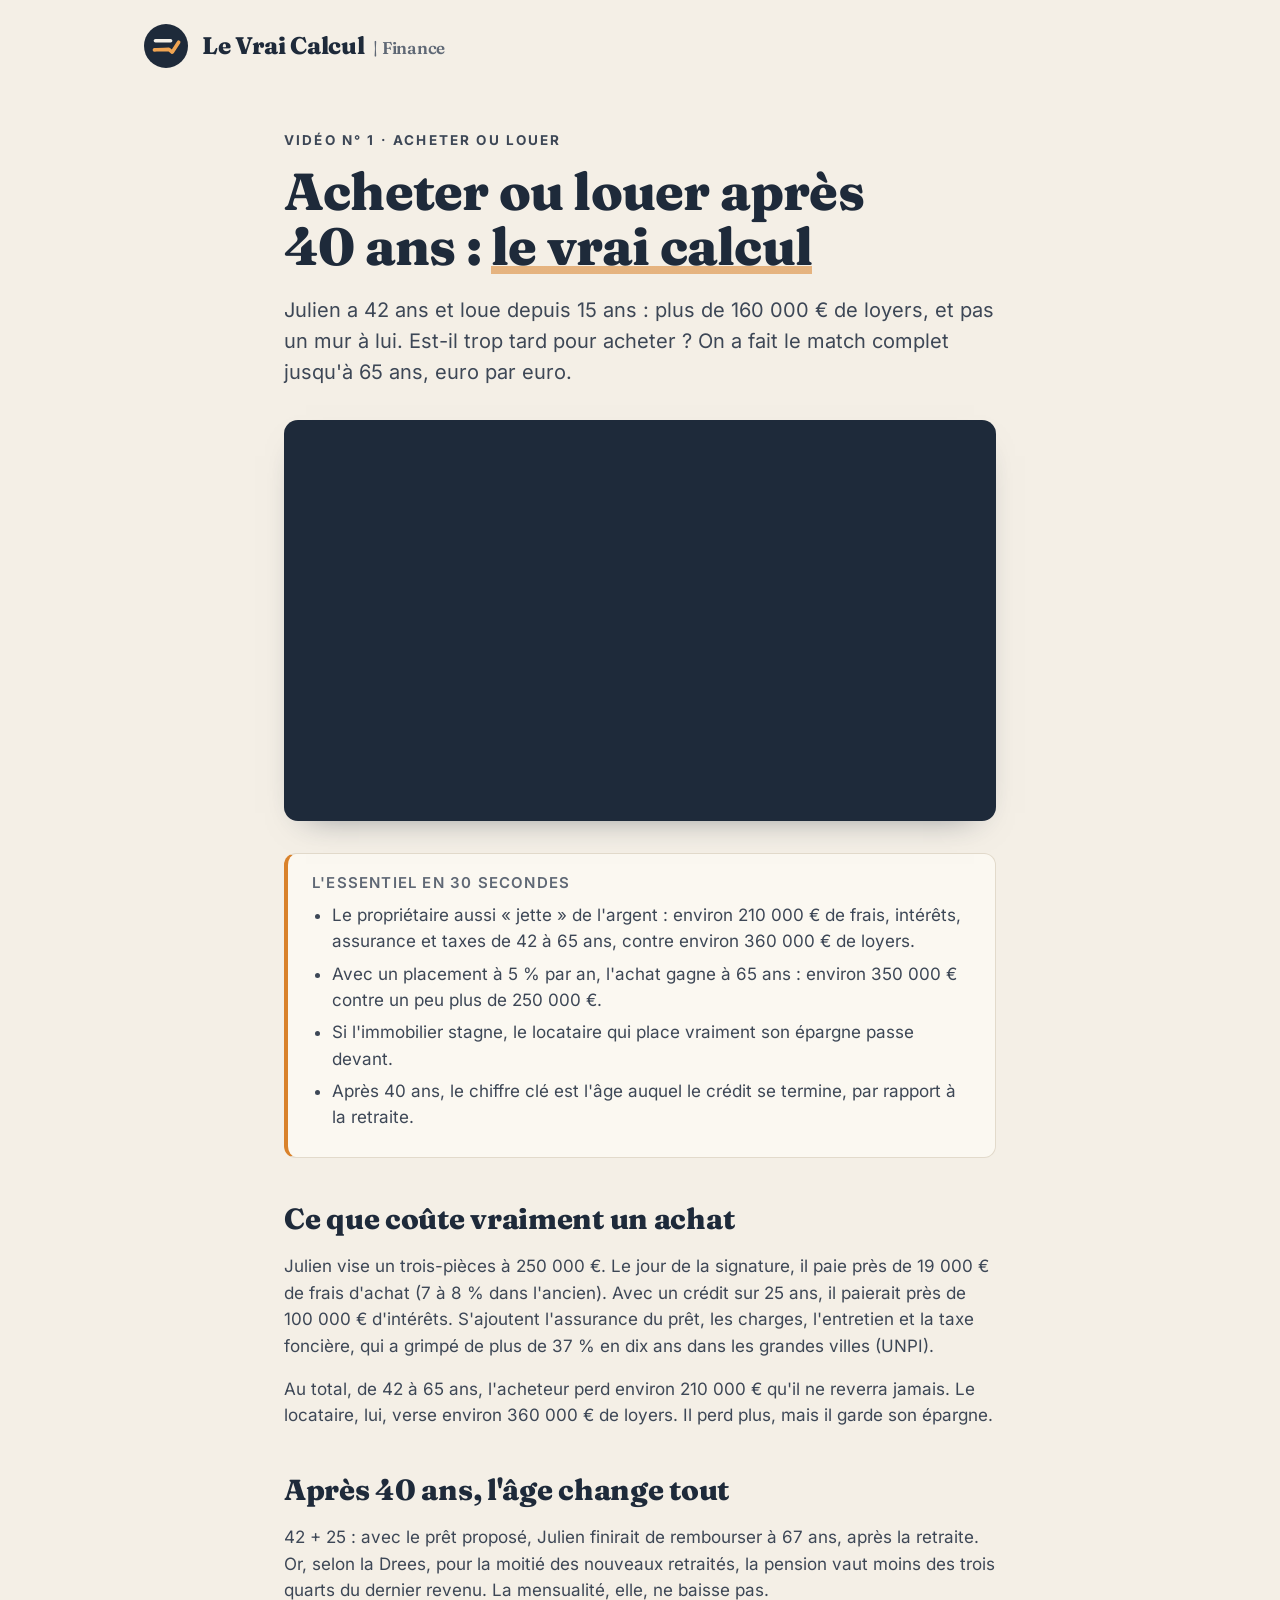
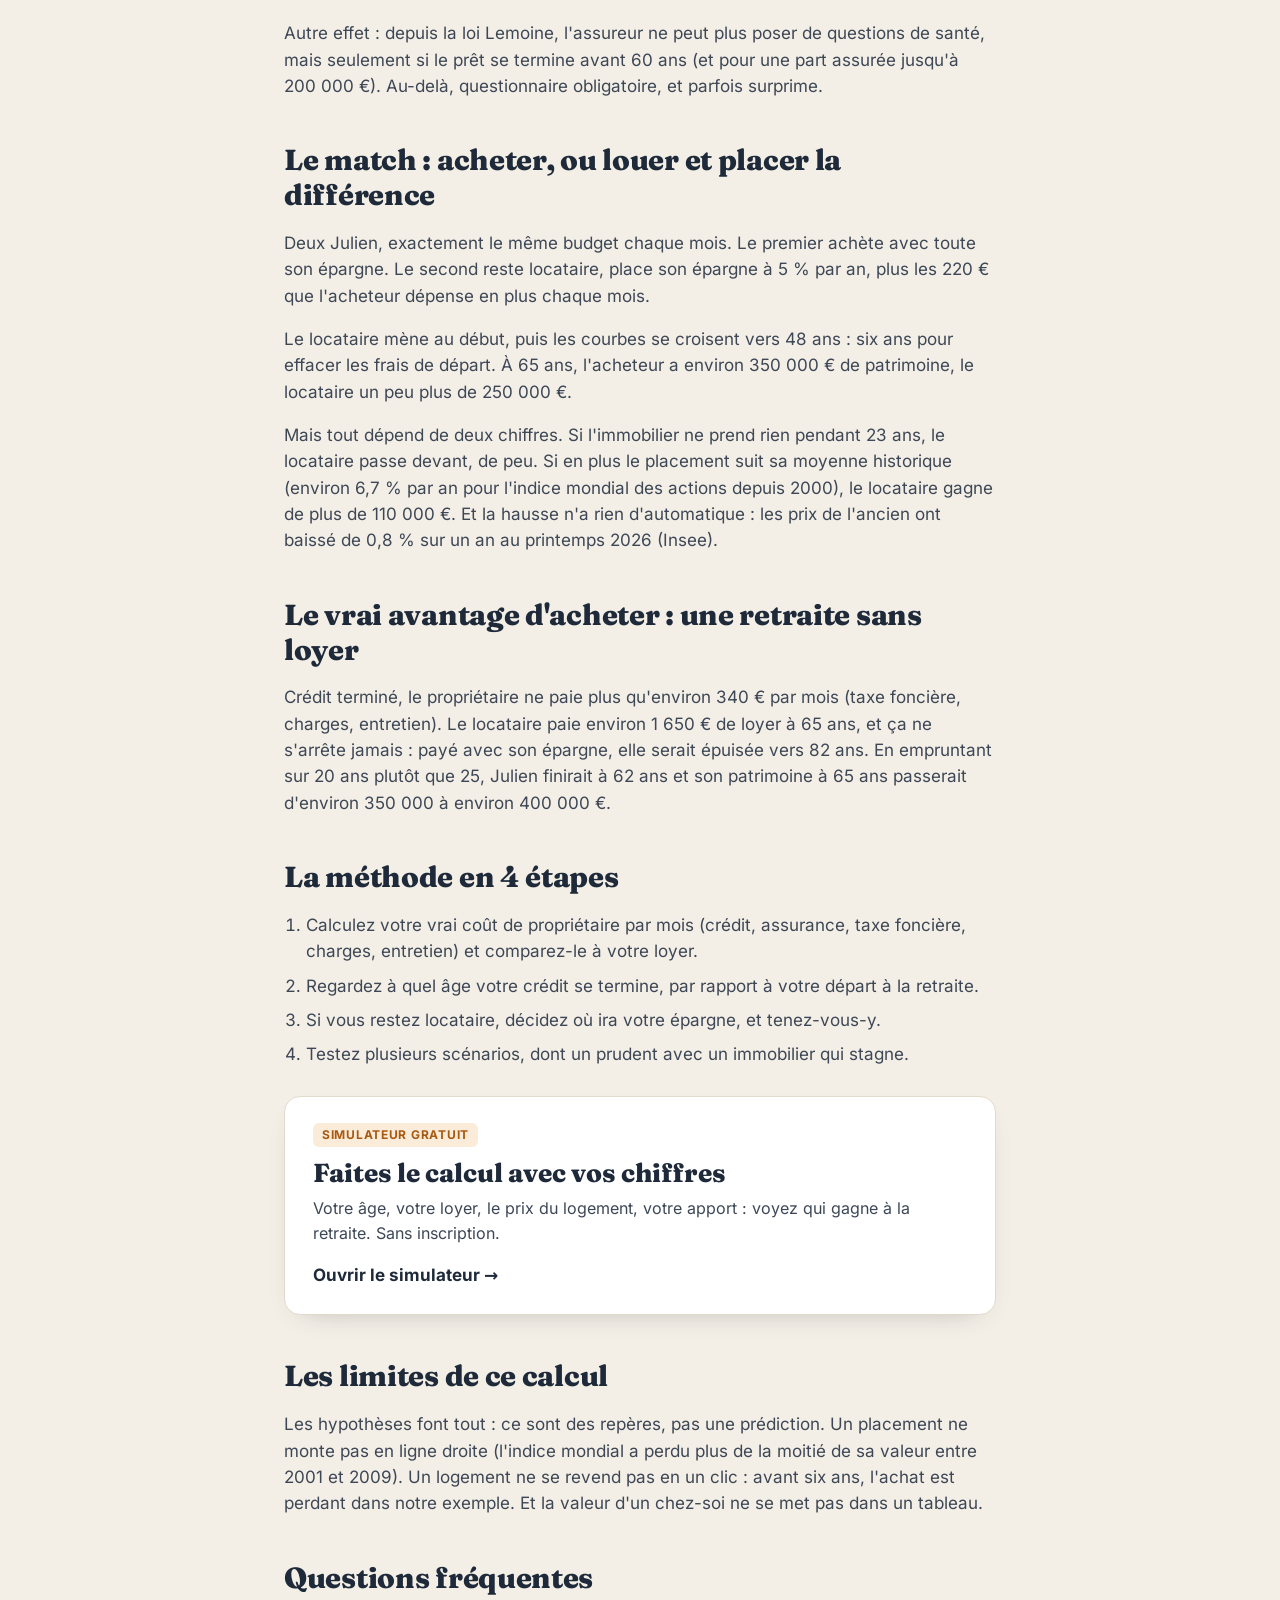
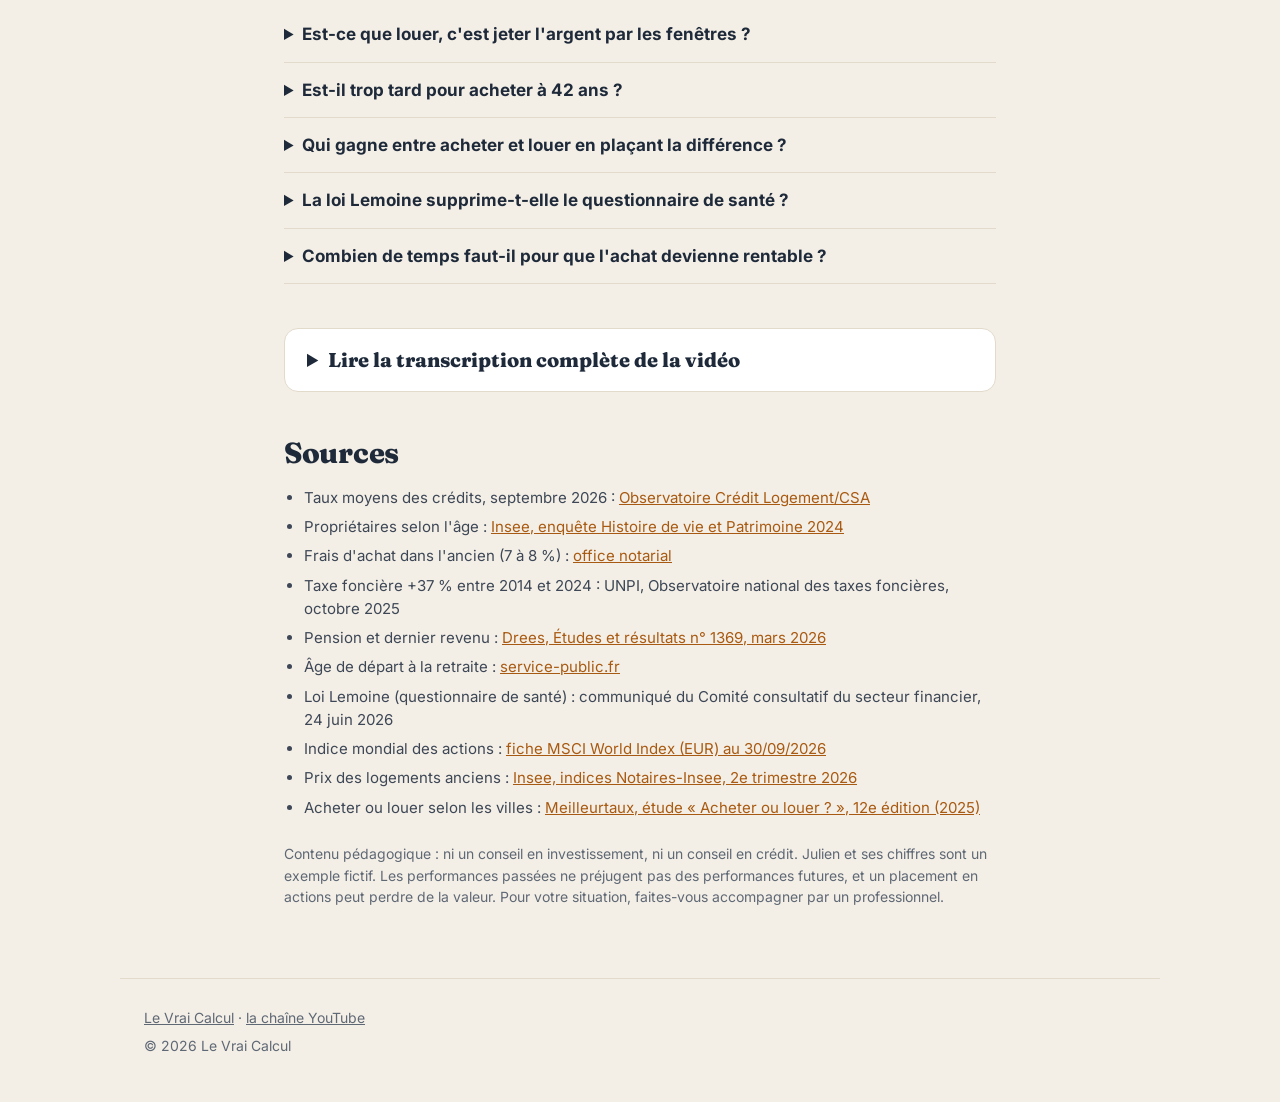
==== acheter-ou-louer-apres-40-ans/index.html @ 7dfc1ae9 "Ajoute l'article « Acheter ou louer après 40 ans » avec transcription, FAQ, sitemap et robots.txt Co" ====
<!doctype html>
<html lang="fr">
<head>
<meta charset="utf-8">
<meta name="viewport" content="width=device-width, initial-scale=1, viewport-fit=cover">
<title>Acheter ou louer après 40 ans : le vrai calcul | Le Vrai Calcul</title>
<meta name="description" content="À 42 ans, vaut-il mieux acheter ou rester locataire en plaçant son épargne ? Le calcul complet jusqu'à la retraite, chiffres sourcés : frais, intérêts, âge de fin du crédit, loi Lemoine. Vidéo, transcription et simulateur gratuit.">
<link rel="canonical" href="https://levraicalcul.fr/acheter-ou-louer-apres-40-ans/">
<meta property="og:title" content="Acheter ou louer après 40 ans : le vrai calcul">
<meta property="og:description" content="Le match complet entre acheter et louer en plaçant la différence, jusqu'à 65 ans. Chiffres sourcés et simulateur gratuit.">
<meta property="og:type" content="article">
<meta property="og:url" content="https://levraicalcul.fr/acheter-ou-louer-apres-40-ans/">
<meta property="og:image" content="https://levraicalcul.fr/identite/miniature-video-1-A.jpg">
<meta name="theme-color" content="#1E2A3A">
<link rel="icon" href="../favicon.svg" type="image/svg+xml">
<link rel="preload" href="../fonts/fraunces-latin-800-normal.woff2" as="font" type="font/woff2" crossorigin>
<link rel="preload" href="../fonts/inter-latin-400-normal.woff2" as="font" type="font/woff2" crossorigin>
<link rel="stylesheet" href="../accueil.css">
<link rel="stylesheet" href="article.css">
<script type="application/ld+json">[{"@context": "https://schema.org", "@type": "VideoObject", "name": "Acheter ou louer après 40 ans : le vrai calcul", "description": "Julien, 42 ans, locataire depuis 15 ans : acheter ou rester locataire en plaçant la différence ? Le calcul complet jusqu'à 65 ans, avec frais de notaire, intérêts, assurance, taxe foncière et l'effet de l'âge sur le crédit.", "thumbnailUrl": ["https://levraicalcul.fr/identite/miniature-video-1-A.jpg", "https://i.ytimg.com/vi/uKx-AU8YRYo/maxresdefault.jpg"], "uploadDate": "2026-10-31T11:00:00+01:00", "duration": "PT10M4S", "embedUrl": "https://www.youtube.com/embed/uKx-AU8YRYo", "contentUrl": "https://www.youtube.com/watch?v=uKx-AU8YRYo", "inLanguage": "fr", "publisher": {"@type": "Organization", "name": "Le Vrai Calcul", "url": "https://levraicalcul.fr/", "logo": {"@type": "ImageObject", "url": "https://levraicalcul.fr/identite/le-vrai-calcul-logo-800.png"}}}, {"@context": "https://schema.org", "@type": "FAQPage", "mainEntity": [{"@type": "Question", "name": "Est-ce que louer, c'est jeter l'argent par les fenêtres ?", "acceptedAnswer": {"@type": "Answer", "text": "Pas forcément. Le propriétaire perd aussi de l'argent qu'il ne reverra jamais : frais de notaire, intérêts, assurance, taxe foncière, charges. Dans l'exemple de Julien, de 42 à 65 ans, cela représente environ 210 000 € contre environ 360 000 € de loyers. Le locataire perd plus, mais il garde son épargne, à condition de la placer et de ne pas y toucher."}}, {"@type": "Question", "name": "Est-il trop tard pour acheter à 42 ans ?", "acceptedAnswer": {"@type": "Answer", "text": "Non, mais l'âge change le calcul. Avec un crédit sur 25 ans, Julien finirait de rembourser à 67 ans, après la retraite, alors que ses revenus baisseront. Sur 20 ans, il finirait à 62 ans et arriverait à la retraite sans loyer ni mensualité. Après 40 ans, la vraie question est : à quel âge mon crédit se termine-t-il ?"}}, {"@type": "Question", "name": "Qui gagne entre acheter et louer en plaçant la différence ?", "acceptedAnswer": {"@type": "Answer", "text": "Dans le scénario de base (placement à 5 % par an), l'acheteur a environ 350 000 € de patrimoine à 65 ans, contre un peu plus de 250 000 € pour le locataire : plus de 90 000 € d'avance pour l'achat. Mais si l'immobilier stagne, le locataire passe devant, et avec un placement à sa moyenne historique (environ 6,7 % par an), il gagne de plus de 110 000 €."}}, {"@type": "Question", "name": "La loi Lemoine supprime-t-elle le questionnaire de santé ?", "acceptedAnswer": {"@type": "Answer", "text": "Seulement sous conditions : la part assurée doit rester sous 200 000 € par personne et le prêt doit être remboursé avant 60 ans. Un crédit qui se termine à 67 ans impose donc le questionnaire, avec un risque de surprime."}}, {"@type": "Question", "name": "Combien de temps faut-il pour que l'achat devienne rentable ?", "acceptedAnswer": {"@type": "Answer", "text": "Dans l'exemple de Julien, environ six ans, le temps d'effacer les frais de départ. Selon l'étude Meilleurtaux 2025, il faut en moyenne un peu plus de 12 ans en France, moins de deux ans à Mulhouse et plus de 21 ans à Paris."}}]}]</script>
</head>
<body>
<header class="entete largeur">
  <a class="marque" href="../">
    <img class="logo" src="../favicon.svg" alt="" width="44" height="44">
    <span class="nom">Le Vrai Calcul <span class="finance">| Finance</span></span>
  </a>
</header>

<main class="largeur article">
  <p class="themes">Vidéo n°&nbsp;1 · Acheter ou louer</p>
  <h1>Acheter ou louer après 40&nbsp;ans&nbsp;: <span class="souligne">le vrai calcul</span></h1>
  <p class="chapo">Julien a 42&nbsp;ans et loue depuis 15&nbsp;ans&nbsp;: plus de 160&nbsp;000&nbsp;€ de loyers, et pas un mur à lui. Est-il trop tard pour acheter&nbsp;? On a fait le match complet jusqu'à 65&nbsp;ans, euro par euro.</p>

  <div class="video">
    <iframe src="https://www.youtube-nocookie.com/embed/uKx-AU8YRYo" title="Acheter ou louer après 40 ans : le vrai calcul" loading="lazy" allow="accelerometer; encrypted-media; gyroscope; picture-in-picture" allowfullscreen></iframe>
  </div>

  <aside class="essentiel">
    <h2>L'essentiel en 30 secondes</h2>
    <ul>
      <li>Le propriétaire aussi «&nbsp;jette&nbsp;» de l'argent&nbsp;: environ 210&nbsp;000&nbsp;€ de frais, intérêts, assurance et taxes de 42 à 65&nbsp;ans, contre environ 360&nbsp;000&nbsp;€ de loyers.</li>
      <li>Avec un placement à 5&nbsp;% par an, l'achat gagne à 65&nbsp;ans&nbsp;: environ 350&nbsp;000&nbsp;€ contre un peu plus de 250&nbsp;000&nbsp;€.</li>
      <li>Si l'immobilier stagne, le locataire qui place vraiment son épargne passe devant.</li>
      <li>Après 40&nbsp;ans, le chiffre clé est l'âge auquel le crédit se termine, par rapport à la retraite.</li>
    </ul>
  </aside>

  <h2 class="h">Ce que coûte vraiment un achat</h2>
  <p>Julien vise un trois-pièces à 250&nbsp;000&nbsp;€. Le jour de la signature, il paie près de 19&nbsp;000&nbsp;€ de frais d'achat (7 à 8&nbsp;% dans l'ancien). Avec un crédit sur 25&nbsp;ans, il paierait près de 100&nbsp;000&nbsp;€ d'intérêts. S'ajoutent l'assurance du prêt, les charges, l'entretien et la taxe foncière, qui a grimpé de plus de 37&nbsp;% en dix ans dans les grandes villes (UNPI).</p>
  <p>Au total, de 42 à 65&nbsp;ans, l'acheteur perd environ 210&nbsp;000&nbsp;€ qu'il ne reverra jamais. Le locataire, lui, verse environ 360&nbsp;000&nbsp;€ de loyers. Il perd plus, mais il garde son épargne.</p>

  <h2 class="h">Après 40 ans, l'âge change tout</h2>
  <p>42 + 25&nbsp;: avec le prêt proposé, Julien finirait de rembourser à 67&nbsp;ans, après la retraite. Or, selon la Drees, pour la moitié des nouveaux retraités, la pension vaut moins des trois quarts du dernier revenu. La mensualité, elle, ne baisse pas.</p>
  <p>Autre effet&nbsp;: depuis la loi Lemoine, l'assureur ne peut plus poser de questions de santé, mais seulement si le prêt se termine avant 60&nbsp;ans (et pour une part assurée jusqu'à 200&nbsp;000&nbsp;€). Au-delà, questionnaire obligatoire, et parfois surprime.</p>

  <h2 class="h">Le match&nbsp;: acheter, ou louer et placer la différence</h2>
  <p>Deux Julien, exactement le même budget chaque mois. Le premier achète avec toute son épargne. Le second reste locataire, place son épargne à 5&nbsp;% par an, plus les 220&nbsp;€ que l'acheteur dépense en plus chaque mois.</p>
  <p>Le locataire mène au début, puis les courbes se croisent vers 48&nbsp;ans&nbsp;: six ans pour effacer les frais de départ. À 65&nbsp;ans, l'acheteur a environ 350&nbsp;000&nbsp;€ de patrimoine, le locataire un peu plus de 250&nbsp;000&nbsp;€.</p>
  <p>Mais tout dépend de deux chiffres. Si l'immobilier ne prend rien pendant 23&nbsp;ans, le locataire passe devant, de peu. Si en plus le placement suit sa moyenne historique (environ 6,7&nbsp;% par an pour l'indice mondial des actions depuis 2000), le locataire gagne de plus de 110&nbsp;000&nbsp;€. Et la hausse n'a rien d'automatique&nbsp;: les prix de l'ancien ont baissé de 0,8&nbsp;% sur un an au printemps 2026 (Insee).</p>

  <h2 class="h">Le vrai avantage d'acheter&nbsp;: une retraite sans loyer</h2>
  <p>Crédit terminé, le propriétaire ne paie plus qu'environ 340&nbsp;€ par mois (taxe foncière, charges, entretien). Le locataire paie environ 1&nbsp;650&nbsp;€ de loyer à 65&nbsp;ans, et ça ne s'arrête jamais&nbsp;: payé avec son épargne, elle serait épuisée vers 82&nbsp;ans. En empruntant sur 20&nbsp;ans plutôt que 25, Julien finirait à 62&nbsp;ans et son patrimoine à 65&nbsp;ans passerait d'environ 350&nbsp;000 à environ 400&nbsp;000&nbsp;€.</p>

  <h2 class="h">La méthode en 4 étapes</h2>
  <ol class="etapes">
    <li>Calculez votre vrai coût de propriétaire par mois (crédit, assurance, taxe foncière, charges, entretien) et comparez-le à votre loyer.</li>
    <li>Regardez à quel âge votre crédit se termine, par rapport à votre départ à la retraite.</li>
    <li>Si vous restez locataire, décidez où ira votre épargne, et tenez-vous-y.</li>
    <li>Testez plusieurs scénarios, dont un prudent avec un immobilier qui stagne.</li>
  </ol>

  <a class="carte cta" href="../acheter-ou-louer/?utm_source=article&amp;utm_campaign=video1">
    <span class="etiquette">Simulateur gratuit</span>
    <span class="carte-titre">Faites le calcul avec vos chiffres</span>
    <span class="carte-texte">Votre âge, votre loyer, le prix du logement, votre apport&nbsp;: voyez qui gagne à la retraite. Sans inscription.</span>
    <span class="carte-action">Ouvrir le simulateur <span aria-hidden="true">→</span></span>
  </a>

  <h2 class="h">Les limites de ce calcul</h2>
  <p>Les hypothèses font tout&nbsp;: ce sont des repères, pas une prédiction. Un placement ne monte pas en ligne droite (l'indice mondial a perdu plus de la moitié de sa valeur entre 2001 et 2009). Un logement ne se revend pas en un clic&nbsp;: avant six ans, l'achat est perdant dans notre exemple. Et la valeur d'un chez-soi ne se met pas dans un tableau.</p>

  <h2 class="h">Questions fréquentes</h2>
  <details class="q"><summary>Est-ce que louer, c'est jeter l'argent par les fenêtres ?</summary><p>Pas forcément. Le propriétaire perd aussi de l'argent qu'il ne reverra jamais : frais de notaire, intérêts, assurance, taxe foncière, charges. Dans l'exemple de Julien, de 42 à 65 ans, cela représente environ 210 000 € contre environ 360 000 € de loyers. Le locataire perd plus, mais il garde son épargne, à condition de la placer et de ne pas y toucher.</p></details>
<details class="q"><summary>Est-il trop tard pour acheter à 42 ans ?</summary><p>Non, mais l'âge change le calcul. Avec un crédit sur 25 ans, Julien finirait de rembourser à 67 ans, après la retraite, alors que ses revenus baisseront. Sur 20 ans, il finirait à 62 ans et arriverait à la retraite sans loyer ni mensualité. Après 40 ans, la vraie question est : à quel âge mon crédit se termine-t-il ?</p></details>
<details class="q"><summary>Qui gagne entre acheter et louer en plaçant la différence ?</summary><p>Dans le scénario de base (placement à 5 % par an), l'acheteur a environ 350 000 € de patrimoine à 65 ans, contre un peu plus de 250 000 € pour le locataire : plus de 90 000 € d'avance pour l'achat. Mais si l'immobilier stagne, le locataire passe devant, et avec un placement à sa moyenne historique (environ 6,7 % par an), il gagne de plus de 110 000 €.</p></details>
<details class="q"><summary>La loi Lemoine supprime-t-elle le questionnaire de santé ?</summary><p>Seulement sous conditions : la part assurée doit rester sous 200 000 € par personne et le prêt doit être remboursé avant 60 ans. Un crédit qui se termine à 67 ans impose donc le questionnaire, avec un risque de surprime.</p></details>
<details class="q"><summary>Combien de temps faut-il pour que l'achat devienne rentable ?</summary><p>Dans l'exemple de Julien, environ six ans, le temps d'effacer les frais de départ. Selon l'étude Meilleurtaux 2025, il faut en moyenne un peu plus de 12 ans en France, moins de deux ans à Mulhouse et plus de 21 ans à Paris.</p></details>

  <details class="transcript">
    <summary>Lire la transcription complète de la vidéo</summary>
    <div class="transcript-texte">
<h3>Accroche</h3>
<p>Vous avez 42 ans. Vous êtes locataire. Et un soir, vous faites un calcul que vous auriez préféré ne jamais faire.</p>
<p>C&#x27;est ce qui arrive à Julien. Ça fait quinze ans qu&#x27;il loue. Alors il additionne tous ses loyers… et il tombe sur plus de 160 000 euros.</p>
<p>160 000 euros. Et pas un seul mur à lui.</p>
<p>Alors une question ne le lâche plus : à 42 ans, est-ce qu&#x27;il est encore temps d&#x27;acheter ? Ou est-ce qu&#x27;il s&#x27;y prend trop tard ?</p>
<p>Bienvenue sur Le Vrai Calcul. C&#x27;est notre toute première vidéo, et ici, les grandes décisions d&#x27;argent sont calculées pour de vrai.</p>
<h3>L&#x27;idée reçue et la promesse</h3>
<p>Alors, revenons à Julien. À chaque repas de famille, il entend la même phrase : « Louer, c&#x27;est jeter l&#x27;argent par les fenêtres. »</p>
<p>Pourtant, Julien est loin d&#x27;être un cas à part. Selon l&#x27;Insee, entre 40 et 50 ans, plus de 4 ménages sur 10 ne sont pas propriétaires de leur logement.</p>
<p>Alors on va faire ce que presque personne ne fait vraiment : le match complet. D&#x27;un côté, Julien qui achète. De l&#x27;autre, Julien qui reste locataire. On les suit jusqu&#x27;à 65 ans, euro par euro.</p>
<p>Et vous allez voir : la réponse n&#x27;a rien à voir avec la phrase toute faite. Avec, en chemin, un détail propre à la quarantaine, que les simulateurs de crédit ne montrent jamais.</p>
<h3>Avertissement</h3>
<p>Petite précision : cette vidéo explique un raisonnement, ce n&#x27;est pas un conseil personnalisé. Julien est un exemple fictif, et aucun rendement n&#x27;est garanti.</p>
<h3>Premier round : ce que coûte vraiment un achat</h3>
<p>Julien a trouvé un trois-pièces lumineux, à 250 000 euros. Il a de l&#x27;épargne, un bon salaire. Sur le papier, ça passe.</p>
<p>Mais le prix affiché, ce n&#x27;est que le début.</p>
<p>Premier coût, le jour de la signature : les frais d&#x27;achat, ce qu&#x27;on appelle les frais de notaire. Pour Julien, près de 19 000 euros. Payés une fois… et qui ne reviendront jamais.</p>
<p>Ensuite, le crédit. Le banquier propose 25 ans, pour la mensualité la plus douce. Mais sur 25 ans, Julien paierait près de 100 000 euros d&#x27;intérêts.</p>
<p>Et il faut ajouter l&#x27;assurance du prêt, les charges, l&#x27;entretien… et la taxe foncière. Celle-là, elle a grimpé de plus de 37 % en dix ans dans les grandes villes.</p>
<p>Et voilà le premier retournement. Le propriétaire aussi « jette » de l&#x27;argent par les fenêtres : les frais, les intérêts, l&#x27;assurance, la taxe, les charges. Tout ça, il ne le reverra jamais.</p>
<p>Jusqu&#x27;à ses 65 ans, pour Julien, ça représente environ 210 000 euros. Le locataire, lui, aura versé environ 360 000 euros de loyers.</p>
<p>Alors oui, le locataire perd plus. Mais beaucoup moins que ce que dit la phrase. Et surtout, il garde quelque chose que l&#x27;acheteur n&#x27;a plus : son épargne.</p>
<p>Avant de lancer le match, il reste un détail. Et c&#x27;est là que l&#x27;âge de Julien change tout.</p>
<h3>Sauf que : l&#x27;âge change tout</h3>
<p>42 plus 25… Avec le prêt proposé, Julien finirait de rembourser à 67 ans. Après la retraite.</p>
<p>Or à la retraite, les revenus baissent. Selon la Drees, le service statistique des ministères sociaux, pour la moitié des nouveaux retraités qui travaillaient encore, la pension vaut moins des trois quarts de leur dernier revenu.</p>
<p>Sa mensualité, elle, ne baisse pas d&#x27;un centime. Ce qui était confortable avec un salaire peut devenir lourd avec une pension.</p>
<p>Et il y a un deuxième effet, plus discret : l&#x27;assurance du prêt. Depuis la loi Lemoine, l&#x27;assureur n&#x27;a parfois plus le droit de vous poser de questions sur votre santé. Mais seulement si le prêt est remboursé avant vos 60 ans.</p>
<p>Avec un prêt qui se termine à 67 ans, Julien devra remplir le questionnaire. Et à 42 ans, un peu de tension ou un dos fragile, ça peut se payer en surprime.</p>
<p>Retenez juste ceci : après 40 ans, ce n&#x27;est pas seulement le prix qui compte. C&#x27;est l&#x27;âge que vous aurez à la fin du crédit.</p>
<h3>Deuxième round : le grand match</h3>
<p>Place au match. Deux Julien. Exactement le même budget chaque mois.</p>
<p>Le premier achète. Il met toute son épargne dans l&#x27;opération, puis il paie son crédit, ses charges et ses taxes.</p>
<p>Le second reste locataire. Il place toute son épargne. Et comme l&#x27;acheteur dépense environ 220 euros de plus que lui chaque mois, le locataire place aussi cette différence.</p>
<p>Les hypothèses sont à l&#x27;écran. Retenez juste celle du placement : 5 % par an. C&#x27;est volontairement moins que ce qu&#x27;a rapporté l&#x27;indice mondial des actions depuis l&#x27;an 2000 : près de 6,7 % par an en moyenne.</p>
<p>Top départ.</p>
<p>Au début, c&#x27;est le locataire qui mène. Normal : son épargne est intacte, alors que l&#x27;acheteur a laissé ses frais de notaire sur la ligne de départ.</p>
<p>Mais mois après mois, l&#x27;acheteur rembourse son crédit, et chaque remboursement lui rend un petit morceau de son logement.</p>
<p>Vers 48 ans, les courbes se croisent. Il aura fallu six ans à l&#x27;acheteur, juste pour effacer ses frais de départ.</p>
<p>Et à 65 ans ? Dans ce scénario, l&#x27;acheteur a un patrimoine d&#x27;environ 350 000 euros. Le locataire, un peu plus de 250 000.</p>
<p>Plus de 90 000 euros d&#x27;avance pour l&#x27;achat. Affaire classée ?</p>
<p>Pas du tout. Parce que tout dépend de deux choses : est-ce que l&#x27;immobilier va monter, et combien va rapporter le placement.</p>
<p>Si l&#x27;immobilier ne prend rien pendant 23 ans, le locataire passe déjà devant, de peu. Et si, en plus, le placement fait comme sa moyenne historique, le locataire gagne largement : plus de 110 000 euros d&#x27;avance.</p>
<p>Un immobilier qui stagne, ça arrive vraiment ? Regardez : selon l&#x27;Insee, les prix des logements anciens ont baissé de 0,8 % sur un an, au printemps 2026.</p>
<p>Ça ne dit rien des vingt prochaines années. Mais ça rappelle une chose : la hausse n&#x27;a rien d&#x27;automatique.</p>
<p>Et puis il y a la ville. Selon l&#x27;étude annuelle d&#x27;un grand courtier, il faut en moyenne un peu plus de 12 ans pour que l&#x27;achat devienne plus avantageux que la location. À Mulhouse, moins de deux ans. À Paris, plus de 21 ans.</p>
<p>Conclusion de ce round : louer, ce n&#x27;est pas jeter l&#x27;argent par les fenêtres… à une condition. Le locataire doit vraiment placer son épargne, et ne pas y toucher pendant 23 ans. S&#x27;il la dépense, l&#x27;achat gagne haut la main.</p>
<p>Mais il reste une chose que ce graphique ne montre pas. Et c&#x27;est peut-être la plus importante.</p>
<h3>La révélation : le loyer qui ne s&#x27;arrête jamais</h3>
<p>Arrivé à la retraite, le Julien propriétaire n&#x27;a plus de loyer. Une fois son crédit terminé, il ne paie que la taxe foncière, les charges et l&#x27;entretien : environ 340 euros par mois.</p>
<p>Le Julien locataire, lui, paie toujours son loyer. Avec 2 % de hausse par an, environ 1 650 euros par mois à 65 ans. Et ça ne s&#x27;arrête jamais.</p>
<p>S&#x27;il paie ce loyer avec son épargne, elle serait épuisée vers 82 ans. Rien que pour se loger.</p>
<p>Voilà le vrai avantage d&#x27;acheter après 40 ans : arriver à la retraite sans loyer. À une condition… que le crédit soit vraiment terminé avant.</p>
<p>Et justement, Julien a un atout. À 42 ans, on a souvent plus d&#x27;apport et un meilleur salaire qu&#x27;à 30. On peut donc viser plus court. Sur 20 ans, ses remboursements resteraient sous la limite des banques, et il finirait à 62 ans, avant la retraite. À 65 ans, son patrimoine passerait alors d&#x27;environ 350 000 à environ 400 000 euros.</p>
<h3>La section honnêteté</h3>
<p>Maintenant, soyons honnêtes sur les limites de ce calcul.</p>
<p>Un : les hypothèses font tout. Changez-en une, et le gagnant peut changer. Ce sont des repères, pas une prédiction.</p>
<p>Deux : un placement ne monte pas en ligne droite. L&#x27;indice mondial dont on parlait a déjà perdu plus de la moitié de sa valeur, entre 2001 et 2009. Il faut avoir les nerfs de tenir.</p>
<p>Trois : un logement ne se revend pas en un clic. Dans notre exemple, avant six ans, l&#x27;achat est perdant. Une mutation, une séparation, et le calcul s&#x27;effondre.</p>
<p>Quatre : la valeur d&#x27;un chez-soi. Ne plus dépendre d&#x27;un propriétaire, aménager comme on veut, se sentir enfin installé. Ça ne se met pas dans un tableau. Et c&#x27;est souvent la vraie raison d&#x27;acheter.</p>
<h3>Le récapitulatif, la méthode et le simulateur</h3>
<p>Si on résume : après 40 ans, la vraie question n&#x27;est pas seulement « acheter ou louer ? ». C&#x27;est : « à quel âge mon crédit se termine-t-il ? ».</p>
<p>Voici la méthode en quatre étapes pour faire votre propre calcul.</p>
<p>Un : calculez votre vrai coût de propriétaire chaque mois, avec le crédit, l&#x27;assurance, la taxe foncière, les charges et l&#x27;entretien. Et comparez-le à votre loyer.</p>
<p>Deux : regardez à quel âge votre crédit se termine, par rapport à votre départ à la retraite.</p>
<p>Trois : si vous restez locataire, décidez où ira votre épargne. Et tenez-vous-y.</p>
<p>Quatre : testez plusieurs scénarios, dont un prudent, avec un immobilier qui stagne. Si l&#x27;achat gagne même là, c&#x27;est bon signe.</p>
<p>Et pour faire ces quatre étapes avec vos propres chiffres, on vous a préparé un simulateur gratuit.</p>
<p>Au départ, ce sont les chiffres de Julien. Vous mettez les vôtres : votre âge, votre loyer, le prix du logement, votre apport.</p>
<p>Tout de suite, vous voyez qui gagne à la retraite… et à quel âge l&#x27;achat passe devant.</p>
<p>Ensuite, testez les deux chiffres qui décident tout : l&#x27;évolution des prix de l&#x27;immobilier, et le rendement de vos placements.</p>
<p>Par exemple, mettez un immobilier qui stagne… et regardez : le gagnant change.</p>
<p>C&#x27;est gratuit, sans inscription. Le lien est dans la description.</p>
<p>Et si cette vidéo vous a aidé à y voir plus clair, abonnez-vous. C&#x27;était notre toute première vidéo : sur Le Vrai Calcul, on prend une grande décision d&#x27;argent, acheter, louer, investir ou transmettre, et on la calcule pour de vrai.</p>
<p>Et dites-moi en commentaire : vous êtes locataire ou propriétaire ? Et quelle décision voulez-vous qu&#x27;on calcule la prochaine fois ?</p>
<p>Et un j&#x27;aime, ça aide la vidéo à trouver d&#x27;autres Julien. Merci, et à très vite.</p>
<h3>Avertissement final</h3>
<p>Cette vidéo est pédagogique. Ce n&#x27;est ni un conseil en investissement, ni un conseil en crédit. Julien et ses chiffres sont un exemple fictif. Les rendements passés ne préjugent pas des rendements futurs, et tout placement en actions comporte un risque de perte en capital. Pour votre situation, faites-vous accompagner par un professionnel.</p>
    </div>
  </details>

  <h2 class="h">Sources</h2>
  <ul class="sources">
    <li>Taux moyens des crédits, septembre 2026&nbsp;: <a href="https://lobservatoire.creditlogement.fr/publications/analyse-marche-immobilier-septembre-2026/">Observatoire Crédit Logement/CSA</a></li>
    <li>Propriétaires selon l'âge&nbsp;: <a href="https://www.insee.fr/fr/statistiques/2412784">Insee, enquête Histoire de vie et Patrimoine 2024</a></li>
    <li>Frais d'achat dans l'ancien (7 à 8&nbsp;%)&nbsp;: <a href="https://www.lmh.notaires.fr/tarifs-reglemente-notaire">office notarial</a></li>
    <li>Taxe foncière +37&nbsp;% entre 2014 et 2024&nbsp;: UNPI, Observatoire national des taxes foncières, octobre 2025</li>
    <li>Pension et dernier revenu&nbsp;: <a href="https://drees.solidarites-sante.gouv.fr/publications-communique-de-presse/etudes-et-resultats/260326-niveau-de-vie-des-retraites">Drees, Études et résultats n°&nbsp;1369, mars 2026</a></li>
    <li>Âge de départ à la retraite&nbsp;: <a href="https://www.service-public.gouv.fr/particuliers/vosdroits/F14043">service-public.fr</a></li>
    <li>Loi Lemoine (questionnaire de santé)&nbsp;: communiqué du Comité consultatif du secteur financier, 24 juin 2026</li>
    <li>Indice mondial des actions&nbsp;: <a href="https://www.msci.com/documents/10199/890dd84d-3750-4656-87f2-1229ed5a5d6e">fiche MSCI World Index (EUR) au 30/09/2026</a></li>
    <li>Prix des logements anciens&nbsp;: <a href="https://insee.fr/fr/statistiques/9040119">Insee, indices Notaires-Insee, 2e trimestre 2026</a></li>
    <li>Acheter ou louer selon les villes&nbsp;: <a href="https://www.meilleurtaux.com/espace-presse/communiques-de-presse/acheter-ou-louer-12eme-edition.html">Meilleurtaux, étude «&nbsp;Acheter ou louer&nbsp;?&nbsp;», 12e édition (2025)</a></li>
  </ul>
  <p class="avert">Contenu pédagogique&nbsp;: ni un conseil en investissement, ni un conseil en crédit. Julien et ses chiffres sont un exemple fictif. Les performances passées ne préjugent pas des performances futures, et un placement en actions peut perdre de la valeur. Pour votre situation, faites-vous accompagner par un professionnel.</p>
</main>

<footer class="pied largeur">
  <p><a href="../">Le Vrai Calcul</a> · <a href="https://www.youtube.com/@levraicalcul">la chaîne YouTube</a></p>
  <p>© 2026 Le Vrai Calcul</p>
</footer>
</body>
</html>
---- accueil.css ----
/* Page d'accueil de levraicalcul.fr */
@font-face { font-family: "Inter"; src: url("fonts/inter-latin-400-normal.woff2") format("woff2"); font-weight: 400; font-display: swap; }
@font-face { font-family: "Inter"; src: url("fonts/inter-latin-600-normal.woff2") format("woff2"); font-weight: 600; font-display: swap; }
@font-face { font-family: "Inter"; src: url("fonts/inter-latin-700-normal.woff2") format("woff2"); font-weight: 700; font-display: swap; }
@font-face { font-family: "Fraunces"; src: url("fonts/fraunces-latin-600-normal.woff2") format("woff2"); font-weight: 600; font-display: swap; }
@font-face { font-family: "Fraunces"; src: url("fonts/fraunces-latin-800-normal.woff2") format("woff2"); font-weight: 800; font-display: swap; }

:root {
  --encre: #1E2A3A;
  --texte: #3D4756;
  --gris: #5F6875;
  --creme: #F4EFE6;
  --papier: #FBF8F1;
  --ambre: #D9822B;
  --ambre-texte: #A85A12;
  --trait: #E2DACB;
}
* { box-sizing: border-box; }
html { -webkit-text-size-adjust: 100%; }
body { margin: 0; background: var(--creme); color: var(--texte); font: 400 17px/1.55 "Inter", system-ui, sans-serif; }
.largeur { width: 100%; max-width: 1040px; margin-inline: auto; padding-inline: 24px; }

.entete { padding-block: 24px; }
.marque { display: inline-flex; align-items: center; gap: 14px; text-decoration: none; color: var(--encre); border-radius: 10px; }
.marque:focus-visible { outline: 2px solid var(--ambre); outline-offset: 4px; }
.logo { width: 44px; height: 44px; border-radius: 50%; display: block; }
.nom { font: 800 24px/1 "Fraunces", Georgia, serif; letter-spacing: -.01em; }
.finance { font: 600 17px/1 "Fraunces", Georgia, serif; color: var(--gris); margin-left: 4px; }

.intro { padding-block: 56px 48px; max-width: 820px; }
h1 { margin: 0; font: 800 clamp(36px, 6vw, 60px)/1.05 "Fraunces", Georgia, serif; color: var(--encre); letter-spacing: -.015em; }
.souligne { background: linear-gradient(transparent 82%, rgba(217, 130, 43, .55) 82%, rgba(217, 130, 43, .55) 94%, transparent 94%); }
.chapo { margin: 22px 0 0; font-size: clamp(17px, 2.2vw, 20px); max-width: 640px; }
.themes { margin: 22px 0 0; font: 700 13.5px/1.4 "Inter", sans-serif; letter-spacing: .16em; text-transform: uppercase; color: var(--ambre-texte); }

.simulateurs { padding-bottom: 64px; }
h2 { margin: 0 0 18px; font: 600 15px/1.2 "Inter", sans-serif; letter-spacing: .08em; text-transform: uppercase; color: var(--gris); }
.carte { display: grid; gap: 8px; max-width: 520px; padding: 26px 28px; border-radius: 16px; background: #fff; border: 1px solid var(--trait); color: var(--texte); text-decoration: none; box-shadow: 0 10px 28px -20px rgba(30, 42, 58, .45); transition: transform .15s ease, box-shadow .15s ease; }
.carte:hover { transform: translateY(-2px); box-shadow: 0 16px 34px -20px rgba(30, 42, 58, .55); }
.carte:focus-visible { outline: 3px solid var(--ambre); outline-offset: 3px; }
.etiquette { justify-self: start; font: 700 12px/1 "Inter", sans-serif; letter-spacing: .06em; text-transform: uppercase; color: var(--ambre-texte); background: #FBEBD9; padding: 6px 9px; border-radius: 6px; }
.carte-titre { font: 800 26px/1.15 "Fraunces", Georgia, serif; color: var(--encre); margin-top: 4px; }
.carte-texte { font-size: 16px; }
.carte-action { margin-top: 8px; font-weight: 700; color: var(--encre); }

.pied { padding-block: 28px 40px; border-top: 1px solid var(--trait); font-size: 14px; color: var(--gris); }
.pied p { margin: 0 0 6px; }

@media (max-width: 560px) {
  body { font-size: 16px; }
  .largeur { padding-inline: 16px; }
  .intro { padding-block: 32px 36px; }
  .nom { font-size: 21px; }
  .carte { padding: 22px 20px; }
}
@media (prefers-reduced-motion: reduce) { .carte { transition: none; } }
.lien-article { margin: 16px 0 0; font-weight: 600; }
.lien-article a { color: var(--ambre-texte); }
---- acheter-ou-louer-apres-40-ans/article.css ----
/* Page article */
.article { max-width: 760px; padding-bottom: 56px; }
.article .themes { margin: 32px 0 14px; }
.article h1 { font-size: clamp(32px, 5.4vw, 52px); }
.article .chapo { max-width: none; }
.article p, .article li { color: var(--texte); }
.article a { color: var(--ambre-texte); }
.article a.carte { color: var(--texte); text-decoration: none; }
.video { position: relative; aspect-ratio: 16 / 9; margin: 32px 0; border-radius: 14px; overflow: hidden; background: var(--encre); box-shadow: 0 14px 34px -22px rgba(30,42,58,.6); }
.video iframe { position: absolute; inset: 0; width: 100%; height: 100%; border: 0; }
.essentiel { background: var(--papier); border: 1px solid var(--trait); border-left: 4px solid var(--ambre); border-radius: 12px; padding: 20px 24px; margin: 0 0 12px; }
.essentiel h2 { margin-bottom: 10px; }
.essentiel ul { margin: 0; padding-left: 20px; }
.essentiel li { margin: 6px 0; }
h2.h { margin: 44px 0 12px; font: 800 clamp(23px, 3.4vw, 29px)/1.2 "Fraunces", Georgia, serif; letter-spacing: -.01em; text-transform: none; color: var(--encre); }
.etapes { padding-left: 22px; }
.etapes li { margin: 8px 0; }
.cta { margin: 28px 0 8px; max-width: none; }
details.q { border-bottom: 1px solid var(--trait); padding: 14px 0; }
details.q summary { cursor: pointer; font-weight: 700; color: var(--encre); }
details.q p { margin: 10px 0 2px; }
.transcript { margin-top: 44px; background: #fff; border: 1px solid var(--trait); border-radius: 14px; padding: 18px 22px; }
.transcript summary { cursor: pointer; font: 800 20px/1.3 "Fraunces", Georgia, serif; color: var(--encre); }
.transcript-texte h3 { margin: 26px 0 6px; font: 700 14px/1.3 "Inter", sans-serif; letter-spacing: .08em; text-transform: uppercase; color: var(--ambre-texte); }
.transcript-texte p { margin: 0 0 10px; }
.sources { padding-left: 20px; font-size: 15px; }
.sources li { margin: 6px 0; }
.avert { font-size: 14px; color: var(--gris) !important; margin-top: 24px; }
.pied a { color: inherit; }
summary:focus-visible { outline: 2px solid var(--ambre); outline-offset: 3px; }
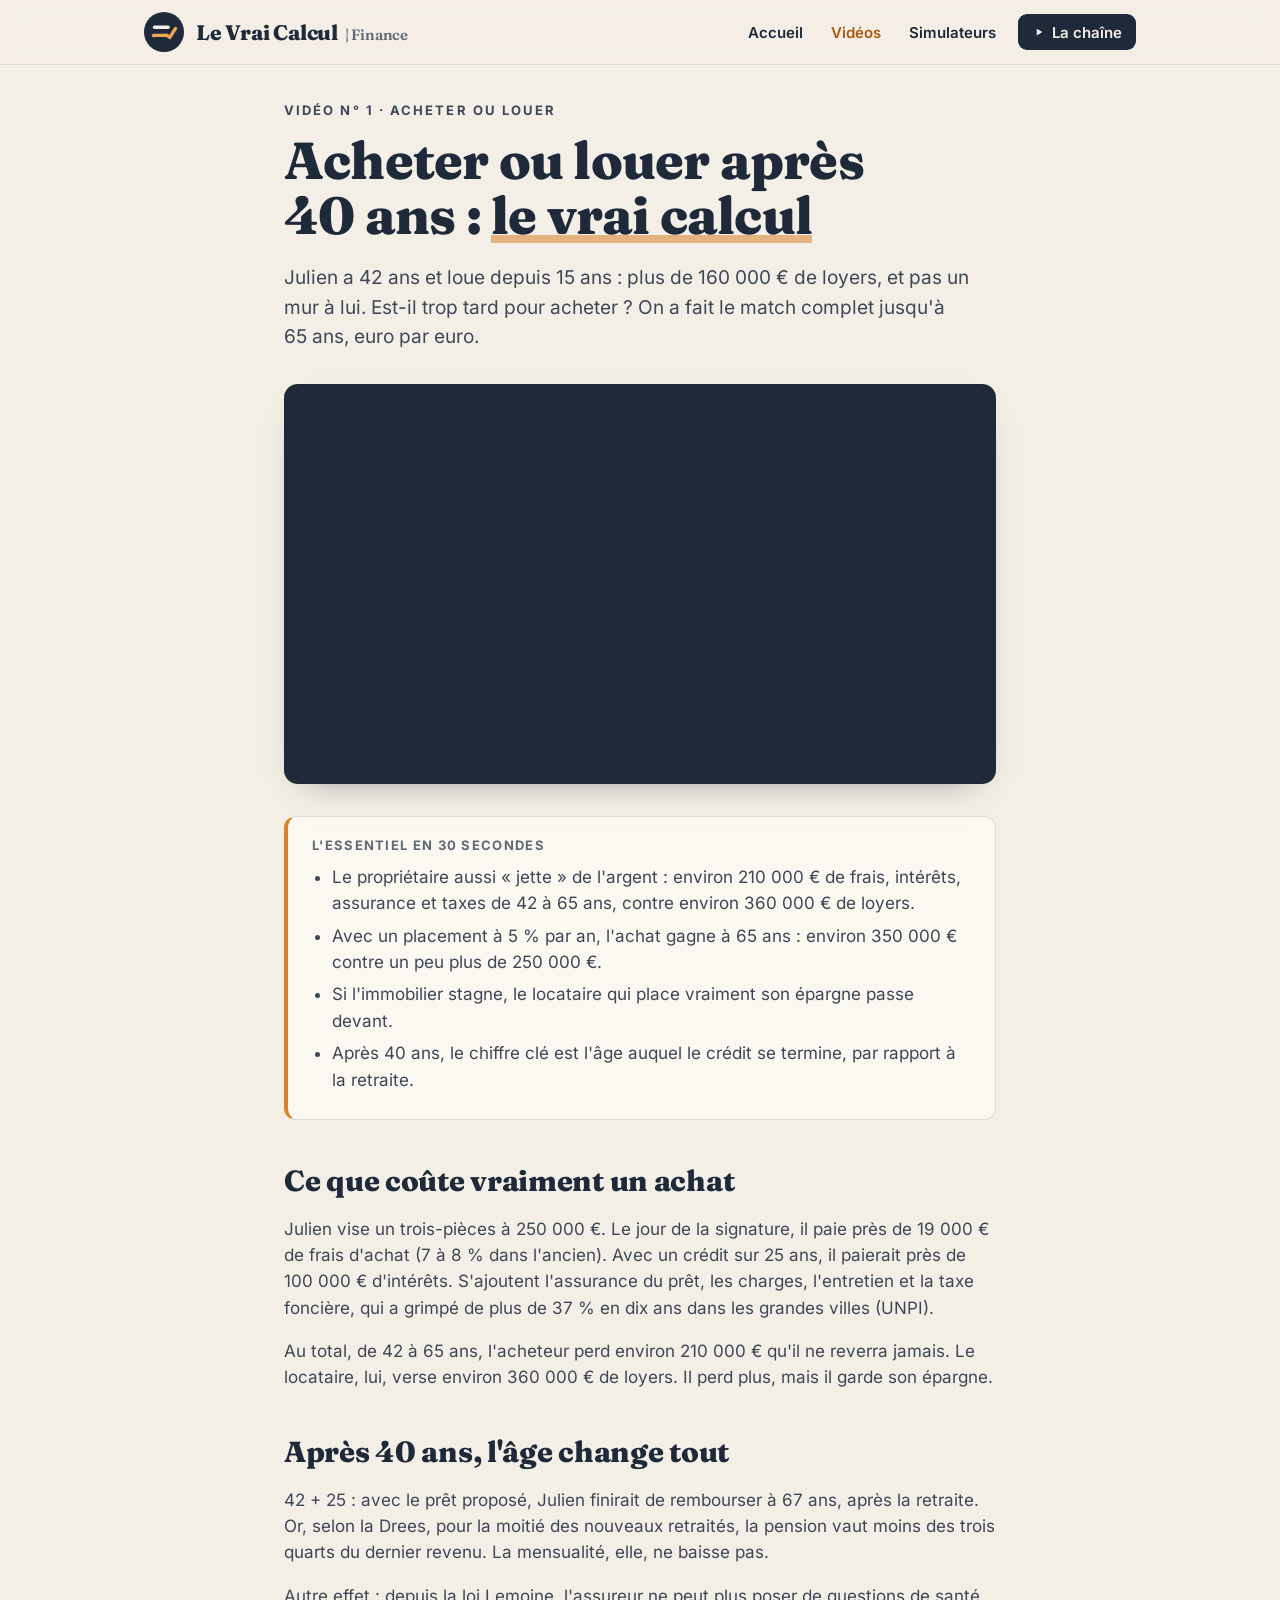
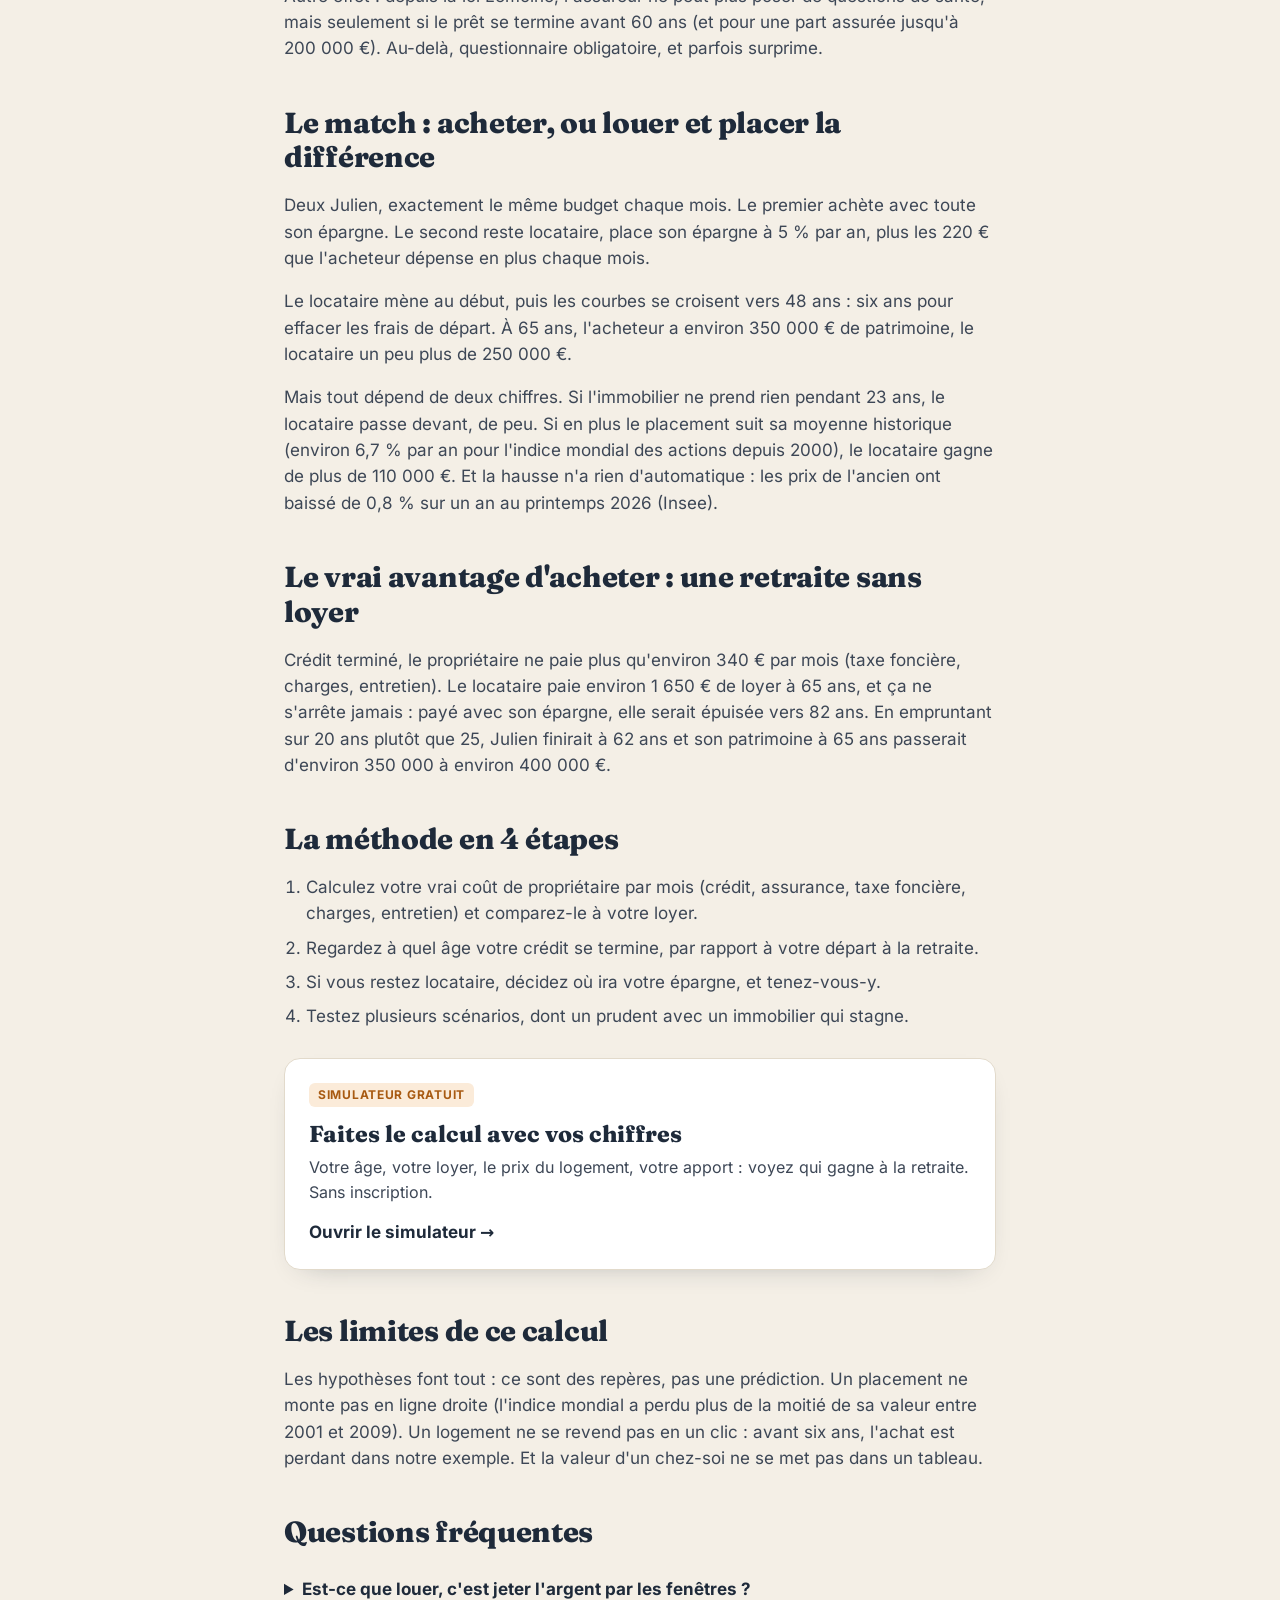
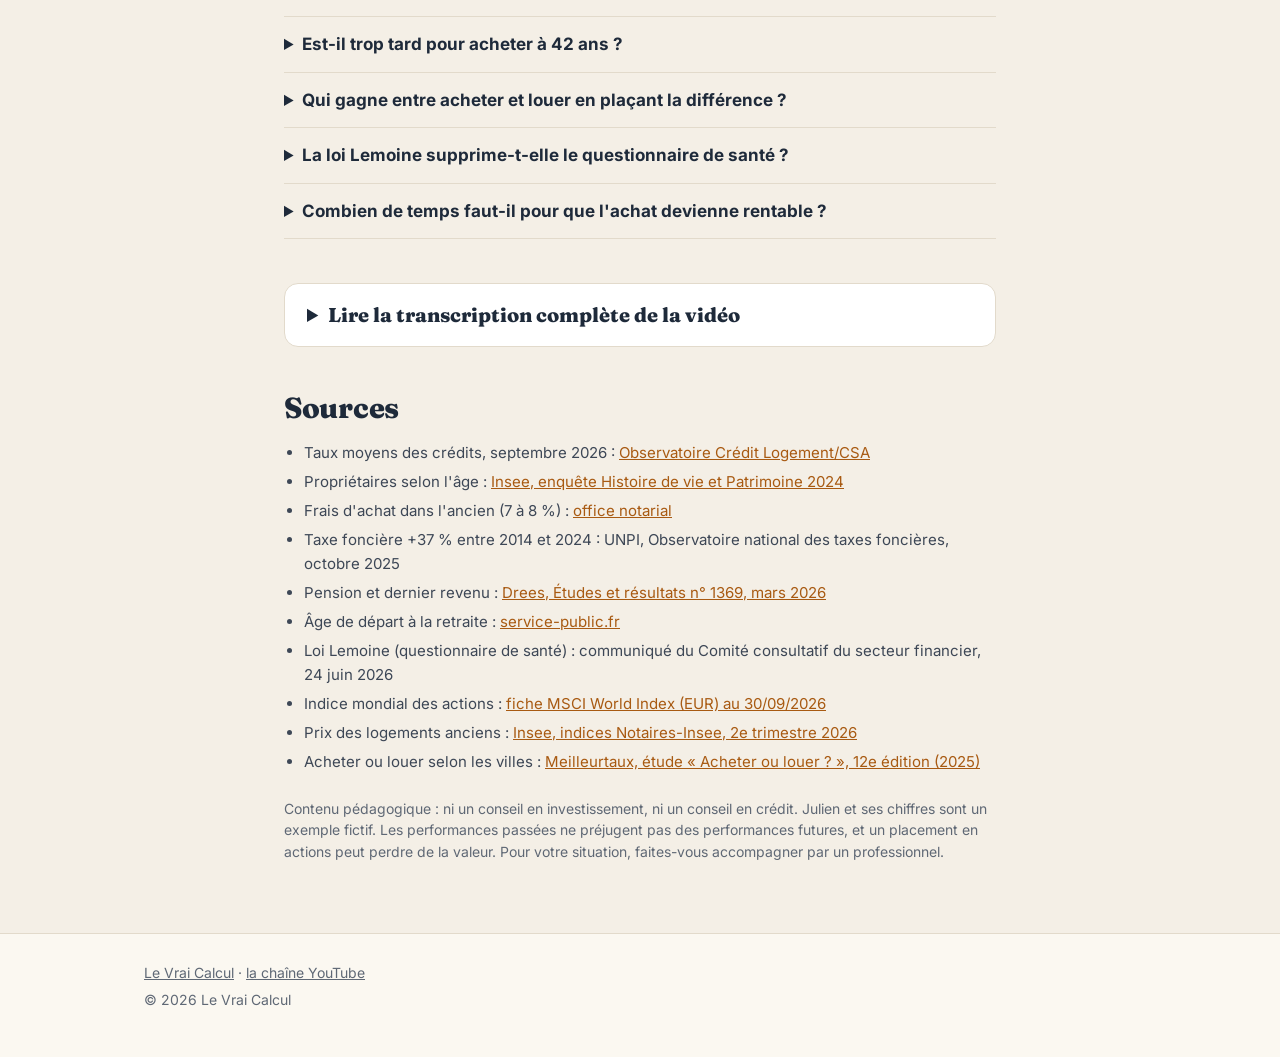
==== commit 18d7dc35: "Accueil refait avec un menu, la vidéo et des blocs visuels ; menu ajouté sur l'article Co-Authored-B" ====
--- a/acheter-ou-louer-apres-40-ans/index.html
+++ b/acheter-ou-louer-apres-40-ans/index.html
@@ -20,11 +20,16 @@
 <script type="application/ld+json">[{"@context": "https://schema.org", "@type": "VideoObject", "name": "Acheter ou louer après 40 ans : le vrai calcul", "description": "Julien, 42 ans, locataire depuis 15 ans : acheter ou rester locataire en plaçant la différence ? Le calcul complet jusqu'à 65 ans, avec frais de notaire, intérêts, assurance, taxe foncière et l'effet de l'âge sur le crédit.", "thumbnailUrl": ["https://levraicalcul.fr/identite/miniature-video-1-A.jpg", "https://i.ytimg.com/vi/uKx-AU8YRYo/maxresdefault.jpg"], "uploadDate": "2026-10-31T11:00:00+01:00", "duration": "PT10M4S", "embedUrl": "https://www.youtube.com/embed/uKx-AU8YRYo", "contentUrl": "https://www.youtube.com/watch?v=uKx-AU8YRYo", "inLanguage": "fr", "publisher": {"@type": "Organization", "name": "Le Vrai Calcul", "url": "https://levraicalcul.fr/", "logo": {"@type": "ImageObject", "url": "https://levraicalcul.fr/identite/le-vrai-calcul-logo-800.png"}}}, {"@context": "https://schema.org", "@type": "FAQPage", "mainEntity": [{"@type": "Question", "name": "Est-ce que louer, c'est jeter l'argent par les fenêtres ?", "acceptedAnswer": {"@type": "Answer", "text": "Pas forcément. Le propriétaire perd aussi de l'argent qu'il ne reverra jamais : frais de notaire, intérêts, assurance, taxe foncière, charges. Dans l'exemple de Julien, de 42 à 65 ans, cela représente environ 210 000 € contre environ 360 000 € de loyers. Le locataire perd plus, mais il garde son épargne, à condition de la placer et de ne pas y toucher."}}, {"@type": "Question", "name": "Est-il trop tard pour acheter à 42 ans ?", "acceptedAnswer": {"@type": "Answer", "text": "Non, mais l'âge change le calcul. Avec un crédit sur 25 ans, Julien finirait de rembourser à 67 ans, après la retraite, alors que ses revenus baisseront. Sur 20 ans, il finirait à 62 ans et arriverait à la retraite sans loyer ni mensualité. Après 40 ans, la vraie question est : à quel âge mon crédit se termine-t-il ?"}}, {"@type": "Question", "name": "Qui gagne entre acheter et louer en plaçant la différence ?", "acceptedAnswer": {"@type": "Answer", "text": "Dans le scénario de base (placement à 5 % par an), l'acheteur a environ 350 000 € de patrimoine à 65 ans, contre un peu plus de 250 000 € pour le locataire : plus de 90 000 € d'avance pour l'achat. Mais si l'immobilier stagne, le locataire passe devant, et avec un placement à sa moyenne historique (environ 6,7 % par an), il gagne de plus de 110 000 €."}}, {"@type": "Question", "name": "La loi Lemoine supprime-t-elle le questionnaire de santé ?", "acceptedAnswer": {"@type": "Answer", "text": "Seulement sous conditions : la part assurée doit rester sous 200 000 € par personne et le prêt doit être remboursé avant 60 ans. Un crédit qui se termine à 67 ans impose donc le questionnaire, avec un risque de surprime."}}, {"@type": "Question", "name": "Combien de temps faut-il pour que l'achat devienne rentable ?", "acceptedAnswer": {"@type": "Answer", "text": "Dans l'exemple de Julien, environ six ans, le temps d'effacer les frais de départ. Selon l'étude Meilleurtaux 2025, il faut en moyenne un peu plus de 12 ans en France, moins de deux ans à Mulhouse et plus de 21 ans à Paris."}}]}]</script>
 </head>
 <body>
-<header class="entete largeur">
-  <a class="marque" href="../">
-    <img class="logo" src="../favicon.svg" alt="" width="44" height="44">
-    <span class="nom">Le Vrai Calcul <span class="finance">| Finance</span></span>
-  </a>
+<header class="entete">
+  <div class="largeur entete-contenu">
+    <a class="marque" href="../">
+      <img class="logo" src="../favicon.svg" alt="" width="40" height="40">
+      <span class="nom">Le Vrai Calcul <span class="finance">| Finance</span></span>
+    </a>
+    <nav class="menu" aria-label="Menu principal">
+      <ul><li><a href="../">Accueil</a></li><li><a href="../#videos" aria-current="page">Vidéos</a></li><li><a href="../#simulateurs">Simulateurs</a></li><li><a class="bouton-yt" href="https://www.youtube.com/@levraicalcul"><svg viewBox="0 0 24 24" aria-hidden="true"><path d="M9 7.5v9l7.5-4.5z" fill="currentColor"/></svg>La chaîne</a></li></ul>
+    </nav>
+  </div>
 </header>
 
 <main class="largeur article">
@@ -187,9 +192,9 @@
   <p class="avert">Contenu pédagogique&nbsp;: ni un conseil en investissement, ni un conseil en crédit. Julien et ses chiffres sont un exemple fictif. Les performances passées ne préjugent pas des performances futures, et un placement en actions peut perdre de la valeur. Pour votre situation, faites-vous accompagner par un professionnel.</p>
 </main>
 
-<footer class="pied largeur">
+<footer class="pied"><div class="largeur">
   <p><a href="../">Le Vrai Calcul</a> · <a href="https://www.youtube.com/@levraicalcul">la chaîne YouTube</a></p>
   <p>© 2026 Le Vrai Calcul</p>
-</footer>
+</div></footer>
 </body>
 </html>
--- a/accueil.css
+++ b/accueil.css
@@ -20,39 +20,94 @@
 body { margin: 0; background: var(--creme); color: var(--texte); font: 400 17px/1.55 "Inter", system-ui, sans-serif; }
 .largeur { width: 100%; max-width: 1040px; margin-inline: auto; padding-inline: 24px; }
 
-.entete { padding-block: 24px; }
-.marque { display: inline-flex; align-items: center; gap: 14px; text-decoration: none; color: var(--encre); border-radius: 10px; }
-.marque:focus-visible { outline: 2px solid var(--ambre); outline-offset: 4px; }
-.logo { width: 44px; height: 44px; border-radius: 50%; display: block; }
-.nom { font: 800 24px/1 "Fraunces", Georgia, serif; letter-spacing: -.01em; }
-.finance { font: 600 17px/1 "Fraunces", Georgia, serif; color: var(--gris); margin-left: 4px; }
+.entete { position: sticky; top: 0; z-index: 10; background: rgba(244,239,230,.94); backdrop-filter: blur(8px); border-bottom: 1px solid var(--trait); }
+.entete-contenu { display: flex; align-items: center; justify-content: space-between; gap: 16px; padding-block: 12px; }
+.marque { display: inline-flex; align-items: center; gap: 12px; text-decoration: none; color: var(--encre); border-radius: 10px; flex-shrink: 0; }
+.marque:focus-visible, .menu a:focus-visible, .btn:focus-visible { outline: 2px solid var(--ambre); outline-offset: 3px; }
+.logo { width: 40px; height: 40px; border-radius: 50%; display: block; }
+.nom { font: 800 21px/1 "Fraunces", Georgia, serif; letter-spacing: -.01em; }
+.finance { font: 600 15px/1 "Fraunces", Georgia, serif; color: var(--gris); margin-left: 3px; }
+.menu ul { display: flex; align-items: center; gap: 4px; margin: 0; padding: 0; list-style: none; }
+.menu a { white-space: nowrap; display: inline-flex; align-items: center; gap: 4px; padding: 9px 12px; border-radius: 9px; font: 600 15px/1 "Inter", sans-serif; color: var(--encre); text-decoration: none; }
+.menu a:hover { background: #EAE2D3; }
+.menu a[aria-current="page"] { color: var(--ambre-texte); }
+.menu .bouton-yt { background: var(--encre); color: var(--creme); margin-left: 6px; padding-inline: 12px 14px; }
+.menu .bouton-yt:hover { background: #2B3B50; }
+.menu .bouton-yt svg { width: 18px; height: 18px; }
+@media (max-width: 720px) {
+  .entete-contenu { flex-wrap: wrap; gap: 6px; padding-block: 10px 6px; }
+  .menu { width: 100%; overflow-x: auto; }
+  .menu ul { gap: 2px; }
+  .menu a { padding: 8px 9px; font-size: 14px; }
+  .menu .bouton-yt { padding-inline: 8px 11px; }
+  .menu .bouton-yt { margin-left: auto; }
+  .menu li:last-child { margin-left: auto; }
+  .menu li:first-child { display: none; }
+}
 
-.intro { padding-block: 56px 48px; max-width: 820px; }
-h1 { margin: 0; font: 800 clamp(36px, 6vw, 60px)/1.05 "Fraunces", Georgia, serif; color: var(--encre); letter-spacing: -.015em; }
+h1 { margin: 0; font: 800 clamp(34px, 5.4vw, 56px)/1.06 "Fraunces", Georgia, serif; color: var(--encre); letter-spacing: -.015em; }
 .souligne { background: linear-gradient(transparent 82%, rgba(217, 130, 43, .55) 82%, rgba(217, 130, 43, .55) 94%, transparent 94%); }
-.chapo { margin: 22px 0 0; font-size: clamp(17px, 2.2vw, 20px); max-width: 640px; }
-.themes { margin: 22px 0 0; font: 700 13.5px/1.4 "Inter", sans-serif; letter-spacing: .16em; text-transform: uppercase; color: var(--ambre-texte); }
+.chapo { margin: 20px 0 0; font-size: clamp(17px, 2.1vw, 19px); max-width: 560px; }
+.themes { margin: 0 0 16px; font: 700 13px/1.4 "Inter", sans-serif; letter-spacing: .16em; text-transform: uppercase; color: var(--ambre-texte); }
 
-.simulateurs { padding-bottom: 64px; }
-h2 { margin: 0 0 18px; font: 600 15px/1.2 "Inter", sans-serif; letter-spacing: .08em; text-transform: uppercase; color: var(--gris); }
-.carte { display: grid; gap: 8px; max-width: 520px; padding: 26px 28px; border-radius: 16px; background: #fff; border: 1px solid var(--trait); color: var(--texte); text-decoration: none; box-shadow: 0 10px 28px -20px rgba(30, 42, 58, .45); transition: transform .15s ease, box-shadow .15s ease; }
-.carte:hover { transform: translateY(-2px); box-shadow: 0 16px 34px -20px rgba(30, 42, 58, .55); }
+.hero { padding-block: 56px 64px; }
+.hero-grille { display: grid; grid-template-columns: 1.05fr 1fr; gap: 48px; align-items: center; }
+.boutons { display: flex; flex-wrap: wrap; gap: 12px; margin-top: 28px; }
+.btn { display: inline-flex; align-items: center; gap: 8px; padding: 14px 20px; border-radius: 12px; font: 700 16px/1 "Inter", sans-serif; text-decoration: none; transition: transform .15s ease; }
+.btn:hover { transform: translateY(-1px); }
+.btn-plein { background: var(--ambre); color: #fff; box-shadow: 0 10px 22px -12px rgba(217,130,43,.8); }
+.btn-plein:hover { background: #C8731F; }
+.btn-ligne { border: 2px solid var(--encre); color: var(--encre); padding: 12px 18px; }
+.hero-visuel { position: relative; display: block; border-radius: 16px; overflow: hidden; box-shadow: 0 24px 50px -28px rgba(30,42,58,.7); transform: rotate(1deg); transition: transform .2s ease; }
+.hero-visuel:hover { transform: rotate(0); }
+.hero-visuel img { display: block; width: 100%; height: auto; }
+.lecture { position: absolute; right: 14px; bottom: 12px; width: 52px; height: 52px; border-radius: 50%; background: rgba(244,239,230,.95); color: var(--encre); display: grid; place-items: center; box-shadow: 0 8px 20px rgba(0,0,0,.3); }
+.lecture svg { width: 28px; height: 28px; margin-left: 3px; }
+.hero-legende { position: absolute; left: 12px; bottom: 12px; font: 700 13px/1 "Inter", sans-serif; color: var(--creme); background: rgba(30,42,58,.88); padding: 8px 10px; border-radius: 8px; }
+
+.bloc { padding-block: 8px 56px; }
+.bloc-tete { display: flex; align-items: baseline; justify-content: space-between; gap: 12px; border-top: 1px solid var(--trait); padding-top: 28px; margin-bottom: 20px; }
+h2 { margin: 0; font: 800 clamp(24px, 3vw, 30px)/1.2 "Fraunces", Georgia, serif; color: var(--encre); letter-spacing: -.01em; }
+.voir-tout { font-weight: 600; color: var(--ambre-texte); text-decoration: none; white-space: nowrap; }
+.video-carte { display: grid; grid-template-columns: 1fr 1.1fr; gap: 28px; align-items: center; background: #fff; border: 1px solid var(--trait); border-radius: 18px; padding: 16px; box-shadow: 0 12px 30px -22px rgba(30,42,58,.5); }
+.video-image { position: relative; display: block; border-radius: 12px; overflow: hidden; }
+.video-image img { display: block; width: 100%; height: auto; }
+.duree { position: absolute; right: 8px; bottom: 8px; font: 700 12px/1 "Inter", sans-serif; color: #fff; background: rgba(0,0,0,.75); padding: 5px 6px; border-radius: 5px; }
+.video-texte h3 { margin: 10px 0 8px; font: 800 24px/1.2 "Fraunces", Georgia, serif; }
+.video-texte h3 a { color: var(--encre); text-decoration: none; }
+.video-texte h3 a:hover { text-decoration: underline; text-decoration-color: var(--ambre); }
+.video-texte p { margin: 0; }
+.liens-video { display: flex; flex-wrap: wrap; gap: 8px 18px; margin: 14px 0 0; padding: 0; list-style: none; }
+.liens-video a { font-weight: 700; color: var(--ambre-texte); text-decoration: none; }
+.liens-video a:hover { text-decoration: underline; }
+
+.grille-simus { display: grid; grid-template-columns: repeat(auto-fill, minmax(260px, 1fr)); gap: 16px; }
+.carte { display: grid; align-content: start; gap: 8px; padding: 24px; border-radius: 16px; background: #fff; border: 1px solid var(--trait); color: var(--texte); text-decoration: none; box-shadow: 0 10px 28px -20px rgba(30, 42, 58, .45); transition: transform .15s ease, box-shadow .15s ease; }
+a.carte:hover { transform: translateY(-2px); box-shadow: 0 16px 34px -20px rgba(30, 42, 58, .55); }
 .carte:focus-visible { outline: 3px solid var(--ambre); outline-offset: 3px; }
+.icone { width: 44px; height: 44px; border-radius: 12px; background: #FBEBD9; color: var(--ambre-texte); display: grid; place-items: center; }
+.icone svg { width: 24px; height: 24px; }
+.carte-bientot { background: transparent; box-shadow: none; border-style: dashed; }
+.carte-bientot .icone { background: #ECE6DA; color: var(--gris); }
+.carte-bientot .carte-action { color: var(--gris); }
 .etiquette { justify-self: start; font: 700 12px/1 "Inter", sans-serif; letter-spacing: .06em; text-transform: uppercase; color: var(--ambre-texte); background: #FBEBD9; padding: 6px 9px; border-radius: 6px; }
-.carte-titre { font: 800 26px/1.15 "Fraunces", Georgia, serif; color: var(--encre); margin-top: 4px; }
+.carte-titre { font: 800 23px/1.15 "Fraunces", Georgia, serif; color: var(--encre); margin-top: 6px; }
 .carte-texte { font-size: 16px; }
-.carte-action { margin-top: 8px; font-weight: 700; color: var(--encre); }
+.carte-action { margin-top: 6px; font-weight: 700; color: var(--encre); }
 
-.pied { padding-block: 28px 40px; border-top: 1px solid var(--trait); font-size: 14px; color: var(--gris); }
+.trois { display: grid; grid-template-columns: repeat(3, 1fr); gap: 16px; margin: 0; padding: 0; list-style: none; }
+.trois li { display: grid; gap: 6px; padding: 22px; background: var(--papier); border: 1px solid var(--trait); border-radius: 16px; }
+.trois b { width: 36px; height: 36px; border-radius: 50%; background: var(--encre); color: var(--creme); display: grid; place-items: center; font: 800 18px/1 "Fraunces", serif; margin-bottom: 6px; }
+.trois .t { font: 800 19px/1.2 "Fraunces", Georgia, serif; color: var(--encre); }
+
+.pied { padding-block: 28px 40px; border-top: 1px solid var(--trait); font-size: 14px; color: var(--gris); background: var(--papier); }
 .pied p { margin: 0 0 6px; }
+.pied a { color: var(--encre); }
 
-@media (max-width: 560px) {
-  body { font-size: 16px; }
-  .largeur { padding-inline: 16px; }
-  .intro { padding-block: 32px 36px; }
-  .nom { font-size: 21px; }
-  .carte { padding: 22px 20px; }
+@media (max-width: 820px) {
+  .hero { padding-block: 32px 40px; }
+  .hero-grille, .video-carte { grid-template-columns: 1fr; gap: 28px; }
+  .hero-visuel { transform: none; }
+  .trois { grid-template-columns: 1fr; }
 }
-@media (prefers-reduced-motion: reduce) { .carte { transition: none; } }
-.lien-article { margin: 16px 0 0; font-weight: 600; }
-.lien-article a { color: var(--ambre-texte); }
+@media (prefers-reduced-motion: reduce) { * { transition: none !important; } }
--- a/acheter-ou-louer-apres-40-ans/article.css
+++ b/acheter-ou-louer-apres-40-ans/article.css
@@ -1,6 +1,6 @@
 /* Page article */
 .article { max-width: 760px; padding-bottom: 56px; }
-.article .themes { margin: 32px 0 14px; }
+.article .themes { margin: 36px 0 14px; }
 .article h1 { font-size: clamp(32px, 5.4vw, 52px); }
 .article .chapo { max-width: none; }
 .article p, .article li { color: var(--texte); }
@@ -9,7 +9,7 @@
 .video { position: relative; aspect-ratio: 16 / 9; margin: 32px 0; border-radius: 14px; overflow: hidden; background: var(--encre); box-shadow: 0 14px 34px -22px rgba(30,42,58,.6); }
 .video iframe { position: absolute; inset: 0; width: 100%; height: 100%; border: 0; }
 .essentiel { background: var(--papier); border: 1px solid var(--trait); border-left: 4px solid var(--ambre); border-radius: 12px; padding: 20px 24px; margin: 0 0 12px; }
-.essentiel h2 { margin-bottom: 10px; }
+.essentiel h2 { margin: 0 0 10px; font: 700 13px/1.3 "Inter", sans-serif; letter-spacing: .1em; text-transform: uppercase; color: var(--gris); }
 .essentiel ul { margin: 0; padding-left: 20px; }
 .essentiel li { margin: 6px 0; }
 h2.h { margin: 44px 0 12px; font: 800 clamp(23px, 3.4vw, 29px)/1.2 "Fraunces", Georgia, serif; letter-spacing: -.01em; text-transform: none; color: var(--encre); }
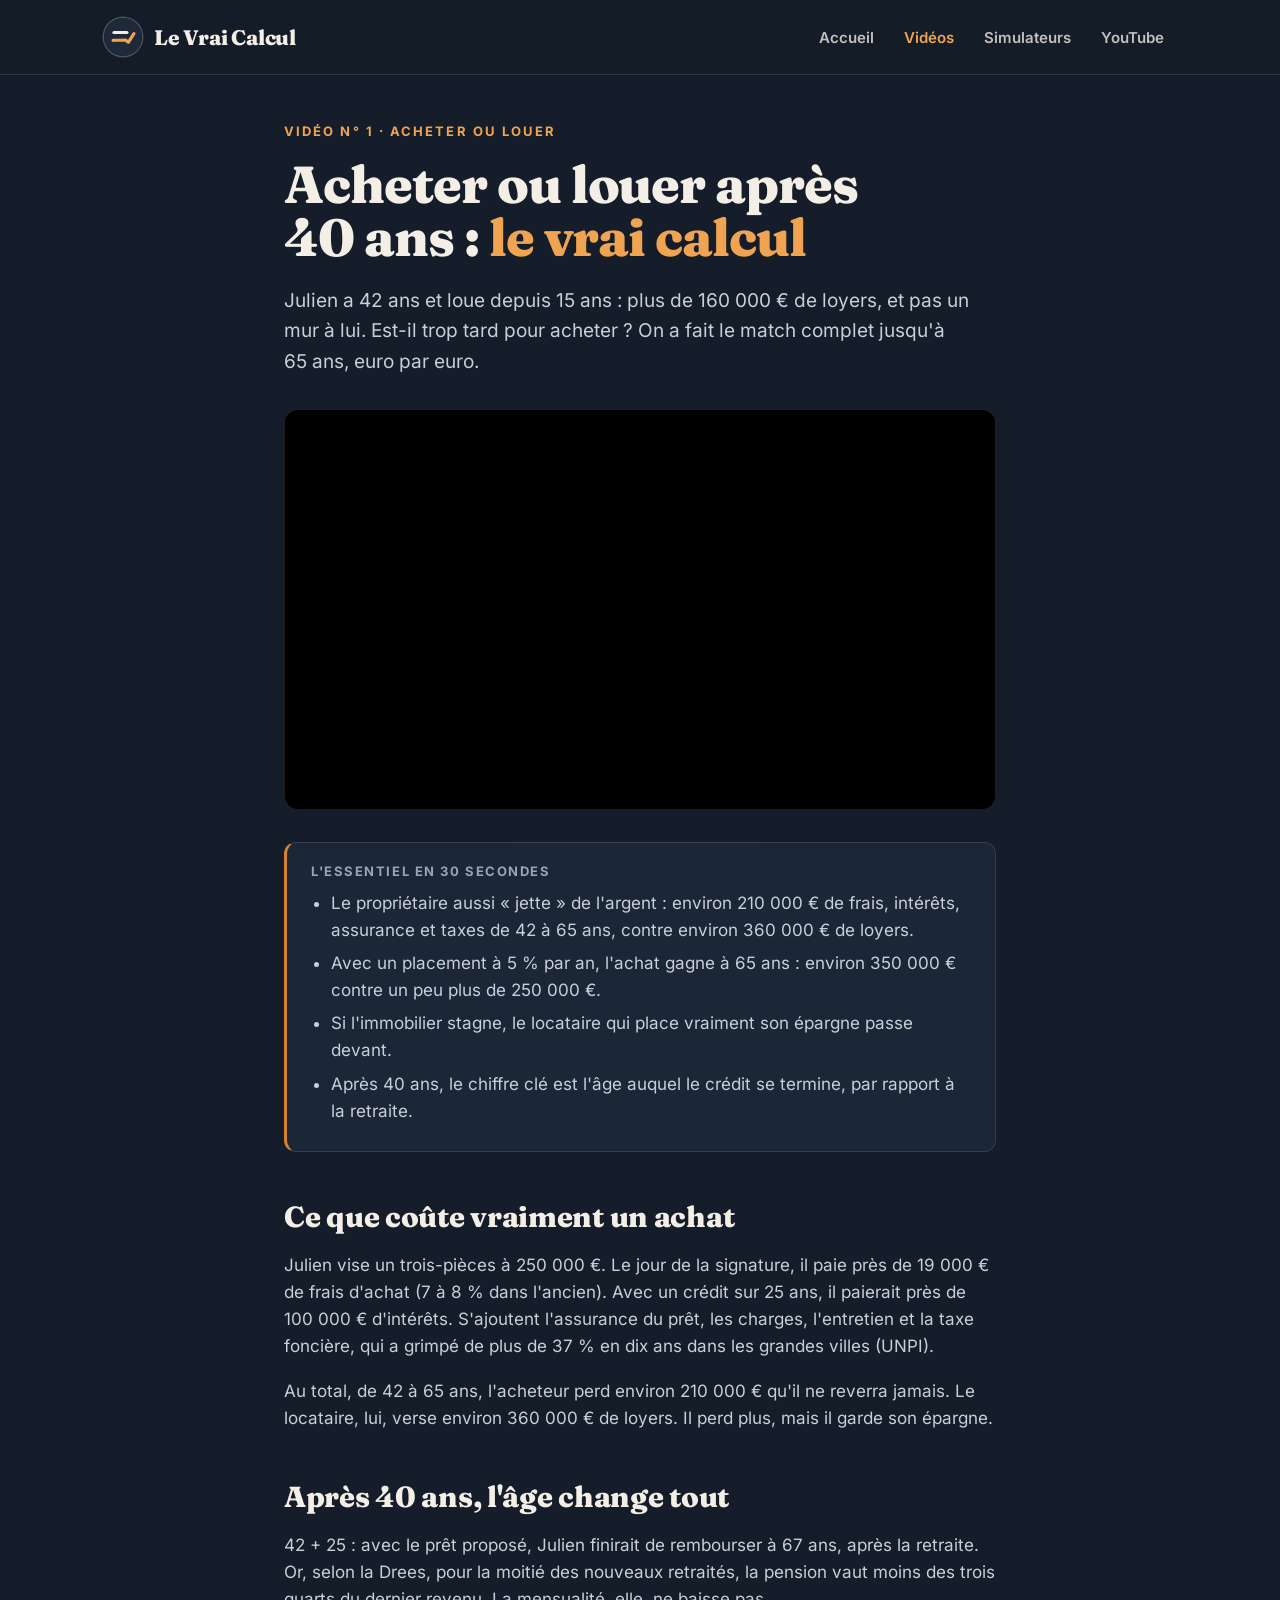
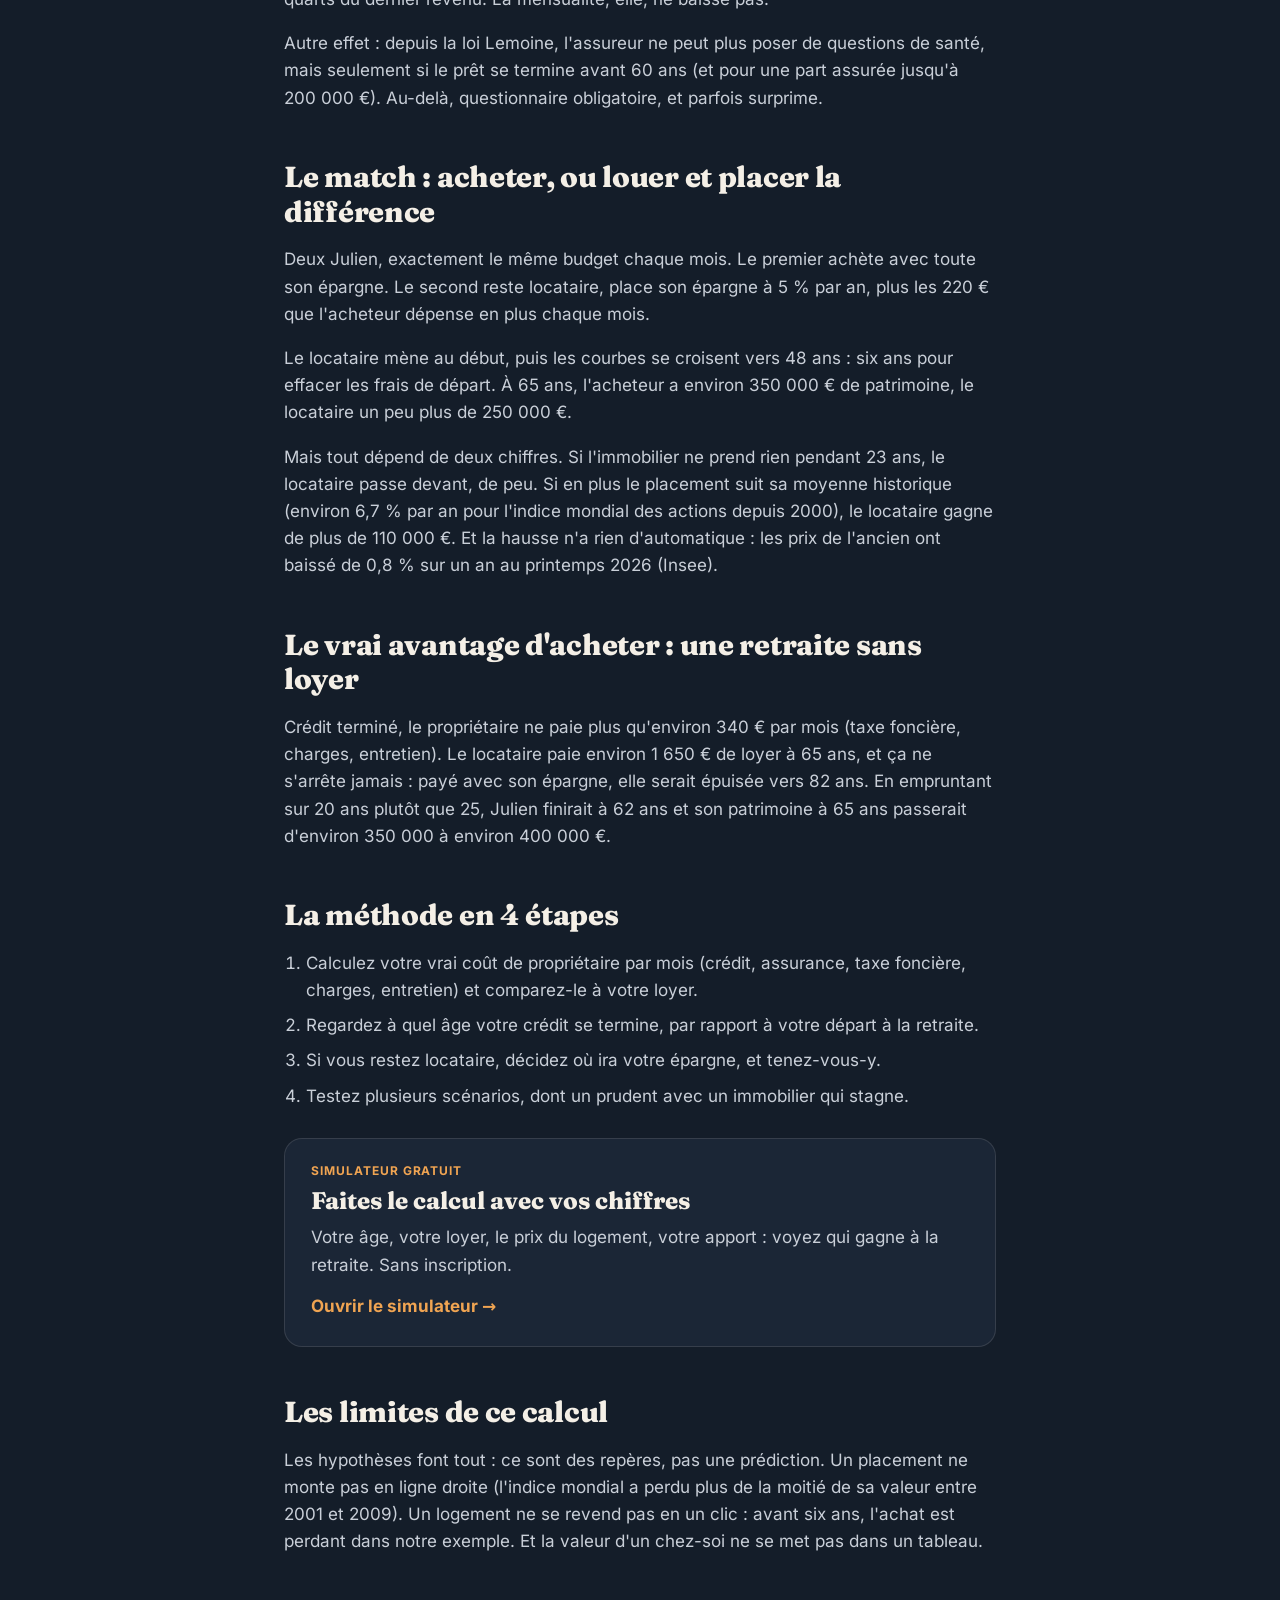
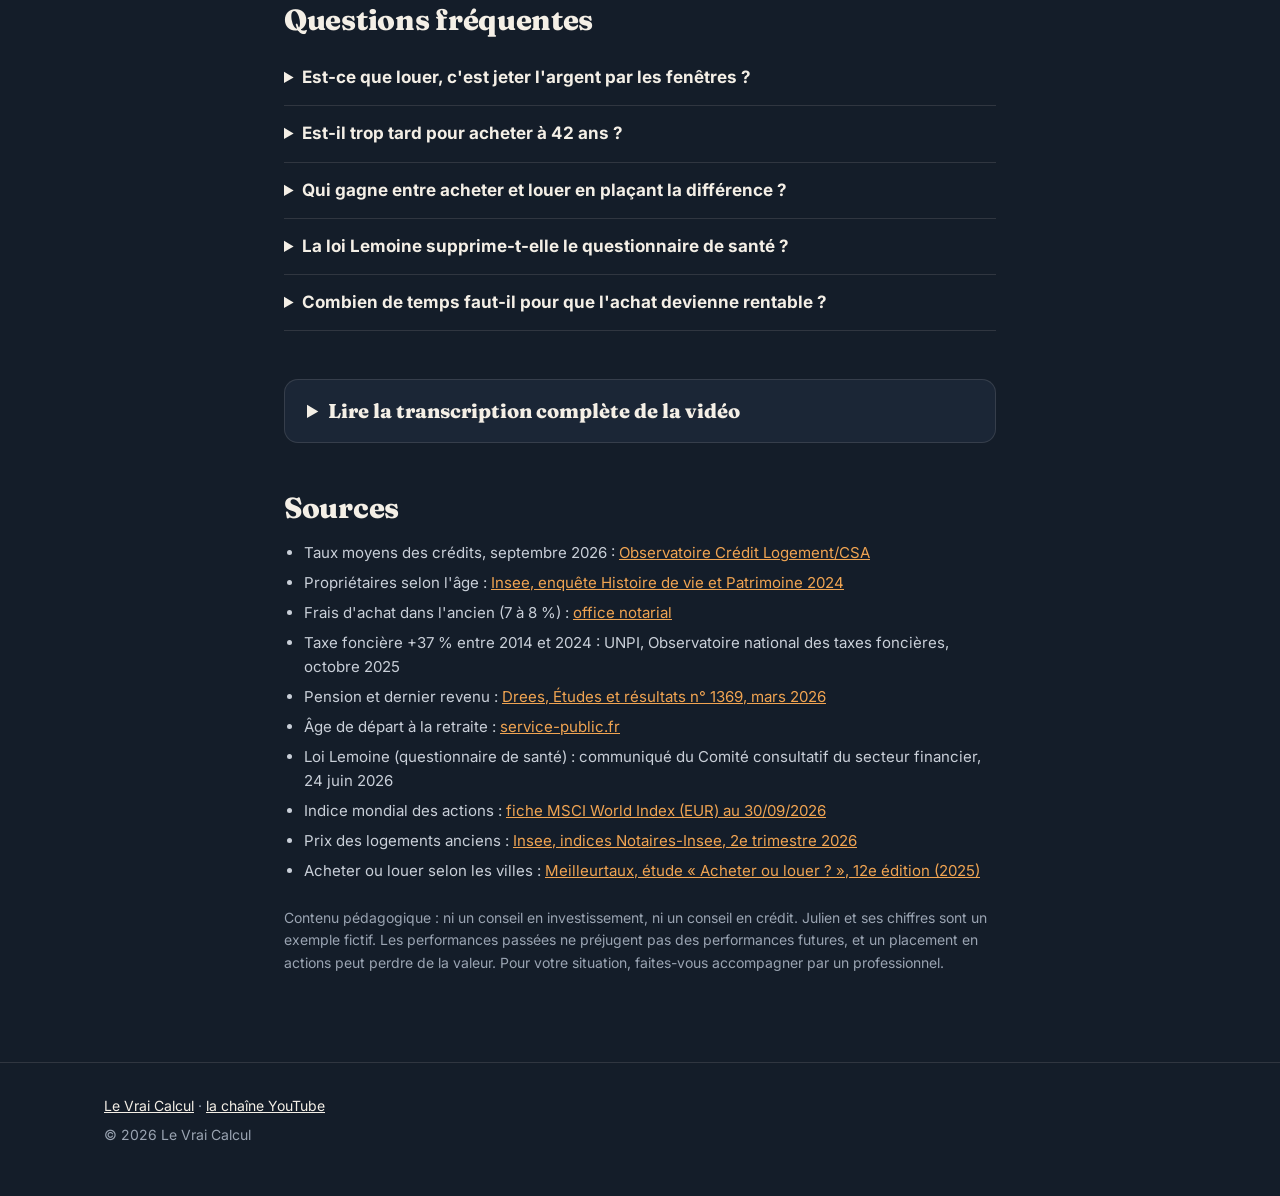
==== commit 725a0eed: "Site en thème sombre (essai 1 choisi) : accueil avec Julien en grand, menu sans icône, article au mê" ====
--- a/acheter-ou-louer-apres-40-ans/index.html
+++ b/acheter-ou-louer-apres-40-ans/index.html
@@ -11,7 +11,7 @@
 <meta property="og:type" content="article">
 <meta property="og:url" content="https://levraicalcul.fr/acheter-ou-louer-apres-40-ans/">
 <meta property="og:image" content="https://levraicalcul.fr/identite/miniature-video-1-A.jpg">
-<meta name="theme-color" content="#1E2A3A">
+<meta name="theme-color" content="#141D29">
 <link rel="icon" href="../favicon.svg" type="image/svg+xml">
 <link rel="preload" href="../fonts/fraunces-latin-800-normal.woff2" as="font" type="font/woff2" crossorigin>
 <link rel="preload" href="../fonts/inter-latin-400-normal.woff2" as="font" type="font/woff2" crossorigin>
@@ -22,13 +22,8 @@
 <body>
 <header class="entete">
   <div class="largeur entete-contenu">
-    <a class="marque" href="../">
-      <img class="logo" src="../favicon.svg" alt="" width="40" height="40">
-      <span class="nom">Le Vrai Calcul <span class="finance">| Finance</span></span>
-    </a>
-    <nav class="menu" aria-label="Menu principal">
-      <ul><li><a href="../">Accueil</a></li><li><a href="../#videos" aria-current="page">Vidéos</a></li><li><a href="../#simulateurs">Simulateurs</a></li><li><a class="bouton-yt" href="https://www.youtube.com/@levraicalcul"><svg viewBox="0 0 24 24" aria-hidden="true"><path d="M9 7.5v9l7.5-4.5z" fill="currentColor"/></svg>La chaîne</a></li></ul>
-    </nav>
+    <a class="marque" href="../" aria-label="Le Vrai Calcul, accueil"><img class="logo" src="../favicon.svg" alt="" width="38" height="38"><span class="nom">Le Vrai Calcul</span></a>
+    <nav class="menu" aria-label="Menu principal"><ul><li><a href="../">Accueil</a></li><li><a href="../#videos" aria-current="page">Vidéos</a></li><li><a href="../#simulateurs">Simulateurs</a></li><li><a href="https://www.youtube.com/@levraicalcul">YouTube</a></li></ul></nav>
   </div>
 </header>
 
--- a/accueil.css
+++ b/accueil.css
@@ -6,108 +6,110 @@
 @font-face { font-family: "Fraunces"; src: url("fonts/fraunces-latin-800-normal.woff2") format("woff2"); font-weight: 800; font-display: swap; }
 
 :root {
-  --encre: #1E2A3A;
-  --texte: #3D4756;
-  --gris: #5F6875;
+  --fond: #141D29;
+  --fond-2: #1B2636;
+  --fond-3: #233145;
   --creme: #F4EFE6;
-  --papier: #FBF8F1;
+  --texte: #C9CFD8;
+  --gris: #9AA4B2;
   --ambre: #D9822B;
-  --ambre-texte: #A85A12;
-  --trait: #E2DACB;
+  --ambre-clair: #F0A452;
+  --trait: rgba(244, 239, 230, .12);
 }
 * { box-sizing: border-box; }
-html { -webkit-text-size-adjust: 100%; }
-body { margin: 0; background: var(--creme); color: var(--texte); font: 400 17px/1.55 "Inter", system-ui, sans-serif; }
-.largeur { width: 100%; max-width: 1040px; margin-inline: auto; padding-inline: 24px; }
+html { -webkit-text-size-adjust: 100%; scroll-behavior: smooth; }
+body { margin: 0; background: var(--fond); color: var(--texte); font: 400 17px/1.6 "Inter", system-ui, sans-serif; }
+a { color: inherit; }
+.largeur { width: 100%; max-width: 1120px; margin-inline: auto; padding-inline: 24px; }
+:focus-visible { outline: 2px solid var(--ambre-clair); outline-offset: 3px; border-radius: 6px; }
 
-.entete { position: sticky; top: 0; z-index: 10; background: rgba(244,239,230,.94); backdrop-filter: blur(8px); border-bottom: 1px solid var(--trait); }
-.entete-contenu { display: flex; align-items: center; justify-content: space-between; gap: 16px; padding-block: 12px; }
-.marque { display: inline-flex; align-items: center; gap: 12px; text-decoration: none; color: var(--encre); border-radius: 10px; flex-shrink: 0; }
-.marque:focus-visible, .menu a:focus-visible, .btn:focus-visible { outline: 2px solid var(--ambre); outline-offset: 3px; }
-.logo { width: 40px; height: 40px; border-radius: 50%; display: block; }
+/* En-tête et menu */
+.entete { position: sticky; top: 0; z-index: 10; background: rgba(20, 29, 41, .9); backdrop-filter: blur(10px); -webkit-backdrop-filter: blur(10px); border-bottom: 1px solid var(--trait); }
+.accueil .entete { position: absolute; left: 0; right: 0; background: transparent; backdrop-filter: none; -webkit-backdrop-filter: none; border-bottom: 0; }
+.entete-contenu { display: flex; align-items: center; justify-content: space-between; gap: 16px; padding-block: 18px; }
+.marque { display: inline-flex; align-items: center; gap: 12px; text-decoration: none; color: var(--creme); flex-shrink: 0; }
+.logo { width: 38px; height: 38px; border-radius: 50%; display: block; box-shadow: 0 0 0 1.5px rgba(244,239,230,.25); }
 .nom { font: 800 21px/1 "Fraunces", Georgia, serif; letter-spacing: -.01em; }
-.finance { font: 600 15px/1 "Fraunces", Georgia, serif; color: var(--gris); margin-left: 3px; }
-.menu ul { display: flex; align-items: center; gap: 4px; margin: 0; padding: 0; list-style: none; }
-.menu a { white-space: nowrap; display: inline-flex; align-items: center; gap: 4px; padding: 9px 12px; border-radius: 9px; font: 600 15px/1 "Inter", sans-serif; color: var(--encre); text-decoration: none; }
-.menu a:hover { background: #EAE2D3; }
-.menu a[aria-current="page"] { color: var(--ambre-texte); }
-.menu .bouton-yt { background: var(--encre); color: var(--creme); margin-left: 6px; padding-inline: 12px 14px; }
-.menu .bouton-yt:hover { background: #2B3B50; }
-.menu .bouton-yt svg { width: 18px; height: 18px; }
-@media (max-width: 720px) {
-  .entete-contenu { flex-wrap: wrap; gap: 6px; padding-block: 10px 6px; }
-  .menu { width: 100%; overflow-x: auto; }
-  .menu ul { gap: 2px; }
-  .menu a { padding: 8px 9px; font-size: 14px; }
-  .menu .bouton-yt { padding-inline: 8px 11px; }
-  .menu .bouton-yt { margin-left: auto; }
-  .menu li:last-child { margin-left: auto; }
-  .menu li:first-child { display: none; }
-}
+.menu ul { display: flex; gap: 6px; margin: 0; padding: 0; list-style: none; }
+.menu a { display: block; white-space: nowrap; padding: 8px 12px; border-radius: 8px; font: 600 15px/1 "Inter", sans-serif; color: var(--creme); opacity: .78; text-decoration: none; }
+.menu a:hover, .menu a[aria-current="page"] { opacity: 1; }
+.menu a[aria-current="page"] { color: var(--ambre-clair); }
 
-h1 { margin: 0; font: 800 clamp(34px, 5.4vw, 56px)/1.06 "Fraunces", Georgia, serif; color: var(--encre); letter-spacing: -.015em; }
-.souligne { background: linear-gradient(transparent 82%, rgba(217, 130, 43, .55) 82%, rgba(217, 130, 43, .55) 94%, transparent 94%); }
-.chapo { margin: 20px 0 0; font-size: clamp(17px, 2.1vw, 19px); max-width: 560px; }
-.themes { margin: 0 0 16px; font: 700 13px/1.4 "Inter", sans-serif; letter-spacing: .16em; text-transform: uppercase; color: var(--ambre-texte); }
+/* Haut de page */
+.hero { position: relative; min-height: 660px; display: flex; align-items: center; background: url("identite/julien-soir.jpg") 70% 28% / cover no-repeat; }
+.hero::before { content: ""; position: absolute; inset: 0; background: linear-gradient(90deg, var(--fond) 0%, rgba(20,29,41,.93) 30%, rgba(20,29,41,.4) 60%, rgba(20,29,41,.12) 100%), linear-gradient(0deg, var(--fond) 0%, transparent 28%); }
+.hero-contenu { position: relative; padding-block: 120px 80px; }
+.hero-contenu > * { max-width: 560px; }
+.kicker { margin: 0; font: 700 13px/1.3 "Inter", sans-serif; letter-spacing: .16em; text-transform: uppercase; color: var(--ambre-clair); }
+h1 { margin: 18px 0 0; font: 800 clamp(40px, 6vw, 66px)/1.02 "Fraunces", Georgia, serif; color: var(--creme); letter-spacing: -.02em; }
+h1 em { font-style: normal; color: var(--ambre-clair); }
+.chapo { margin: 22px 0 0; font-size: clamp(17px, 2vw, 19px); max-width: 480px; }
+.boutons { display: flex; flex-wrap: wrap; gap: 14px; margin-top: 34px; }
+.btn { display: inline-flex; align-items: center; gap: 8px; padding: 16px 24px; border-radius: 12px; font: 700 16px/1 "Inter", sans-serif; text-decoration: none; transition: background .15s ease, border-color .15s ease; }
+.btn-plein { background: var(--ambre); color: #fff; }
+.btn-plein:hover { background: #E8913A; }
+.btn-ligne { border: 1.5px solid rgba(244,239,230,.4); color: var(--creme); padding: 14.5px 22px; }
+.btn-ligne:hover { border-color: var(--creme); }
+.btn-petit { background: var(--ambre); color: #fff; padding: 12px 18px; font-size: 15px; }
 
-.hero { padding-block: 56px 64px; }
-.hero-grille { display: grid; grid-template-columns: 1.05fr 1fr; gap: 48px; align-items: center; }
-.boutons { display: flex; flex-wrap: wrap; gap: 12px; margin-top: 28px; }
-.btn { display: inline-flex; align-items: center; gap: 8px; padding: 14px 20px; border-radius: 12px; font: 700 16px/1 "Inter", sans-serif; text-decoration: none; transition: transform .15s ease; }
-.btn:hover { transform: translateY(-1px); }
-.btn-plein { background: var(--ambre); color: #fff; box-shadow: 0 10px 22px -12px rgba(217,130,43,.8); }
-.btn-plein:hover { background: #C8731F; }
-.btn-ligne { border: 2px solid var(--encre); color: var(--encre); padding: 12px 18px; }
-.hero-visuel { position: relative; display: block; border-radius: 16px; overflow: hidden; box-shadow: 0 24px 50px -28px rgba(30,42,58,.7); transform: rotate(1deg); transition: transform .2s ease; }
-.hero-visuel:hover { transform: rotate(0); }
-.hero-visuel img { display: block; width: 100%; height: auto; }
-.lecture { position: absolute; right: 14px; bottom: 12px; width: 52px; height: 52px; border-radius: 50%; background: rgba(244,239,230,.95); color: var(--encre); display: grid; place-items: center; box-shadow: 0 8px 20px rgba(0,0,0,.3); }
-.lecture svg { width: 28px; height: 28px; margin-left: 3px; }
-.hero-legende { position: absolute; left: 12px; bottom: 12px; font: 700 13px/1 "Inter", sans-serif; color: var(--creme); background: rgba(30,42,58,.88); padding: 8px 10px; border-radius: 8px; }
+/* Bande de chiffres */
+.chiffres { display: grid; grid-template-columns: repeat(3, 1fr); gap: 1px; margin: -20px 0 0; padding: 0; list-style: none; background: var(--trait); border: 1px solid var(--trait); border-radius: 16px; overflow: hidden; position: relative; }
+.chiffres li { background: var(--fond-2); padding: 24px 28px; }
+.chiffres b { display: block; font: 800 34px/1.1 "Fraunces", Georgia, serif; color: var(--creme); }
+.chiffres span { font-size: 15px; color: var(--gris); }
 
-.bloc { padding-block: 8px 56px; }
-.bloc-tete { display: flex; align-items: baseline; justify-content: space-between; gap: 12px; border-top: 1px solid var(--trait); padding-top: 28px; margin-bottom: 20px; }
-h2 { margin: 0; font: 800 clamp(24px, 3vw, 30px)/1.2 "Fraunces", Georgia, serif; color: var(--encre); letter-spacing: -.01em; }
-.voir-tout { font-weight: 600; color: var(--ambre-texte); text-decoration: none; white-space: nowrap; }
-.video-carte { display: grid; grid-template-columns: 1fr 1.1fr; gap: 28px; align-items: center; background: #fff; border: 1px solid var(--trait); border-radius: 18px; padding: 16px; box-shadow: 0 12px 30px -22px rgba(30,42,58,.5); }
+/* Blocs */
+.bloc { padding-block: 72px 0; }
+.bloc-tete { display: flex; align-items: baseline; justify-content: space-between; gap: 12px; margin-bottom: 22px; }
+h2 { margin: 0; font: 800 clamp(26px, 3.2vw, 34px)/1.15 "Fraunces", Georgia, serif; color: var(--creme); letter-spacing: -.01em; }
+.voir-tout, .lien { font-weight: 700; color: var(--ambre-clair); text-decoration: none; white-space: nowrap; }
+.voir-tout:hover, .lien:hover { text-decoration: underline; }
+
+.video-carte { display: grid; grid-template-columns: 1.15fr 1fr; gap: 36px; align-items: center; background: var(--fond-2); border: 1px solid var(--trait); border-radius: 20px; padding: 18px; }
 .video-image { position: relative; display: block; border-radius: 12px; overflow: hidden; }
-.video-image img { display: block; width: 100%; height: auto; }
-.duree { position: absolute; right: 8px; bottom: 8px; font: 700 12px/1 "Inter", sans-serif; color: #fff; background: rgba(0,0,0,.75); padding: 5px 6px; border-radius: 5px; }
-.video-texte h3 { margin: 10px 0 8px; font: 800 24px/1.2 "Fraunces", Georgia, serif; }
-.video-texte h3 a { color: var(--encre); text-decoration: none; }
-.video-texte h3 a:hover { text-decoration: underline; text-decoration-color: var(--ambre); }
+.video-image img { display: block; width: 100%; height: auto; transition: transform .3s ease; }
+.video-image:hover img { transform: scale(1.03); }
+.duree { position: absolute; right: 10px; bottom: 10px; font: 700 12px/1 "Inter", sans-serif; color: #fff; background: rgba(0,0,0,.78); padding: 5px 7px; border-radius: 5px; }
+.video-texte h3 { margin: 10px 0 10px; font: 800 26px/1.2 "Fraunces", Georgia, serif; }
+.video-texte h3 a { color: var(--creme); text-decoration: none; }
+.video-texte h3 a:hover { color: var(--ambre-clair); }
 .video-texte p { margin: 0; }
-.liens-video { display: flex; flex-wrap: wrap; gap: 8px 18px; margin: 14px 0 0; padding: 0; list-style: none; }
-.liens-video a { font-weight: 700; color: var(--ambre-texte); text-decoration: none; }
-.liens-video a:hover { text-decoration: underline; }
+.liens-video { display: flex; flex-wrap: wrap; align-items: center; gap: 14px 22px; margin-top: 22px; }
 
-.grille-simus { display: grid; grid-template-columns: repeat(auto-fill, minmax(260px, 1fr)); gap: 16px; }
-.carte { display: grid; align-content: start; gap: 8px; padding: 24px; border-radius: 16px; background: #fff; border: 1px solid var(--trait); color: var(--texte); text-decoration: none; box-shadow: 0 10px 28px -20px rgba(30, 42, 58, .45); transition: transform .15s ease, box-shadow .15s ease; }
-a.carte:hover { transform: translateY(-2px); box-shadow: 0 16px 34px -20px rgba(30, 42, 58, .55); }
-.carte:focus-visible { outline: 3px solid var(--ambre); outline-offset: 3px; }
-.icone { width: 44px; height: 44px; border-radius: 12px; background: #FBEBD9; color: var(--ambre-texte); display: grid; place-items: center; }
-.icone svg { width: 24px; height: 24px; }
-.carte-bientot { background: transparent; box-shadow: none; border-style: dashed; }
-.carte-bientot .icone { background: #ECE6DA; color: var(--gris); }
-.carte-bientot .carte-action { color: var(--gris); }
-.etiquette { justify-self: start; font: 700 12px/1 "Inter", sans-serif; letter-spacing: .06em; text-transform: uppercase; color: var(--ambre-texte); background: #FBEBD9; padding: 6px 9px; border-radius: 6px; }
-.carte-titre { font: 800 23px/1.15 "Fraunces", Georgia, serif; color: var(--encre); margin-top: 6px; }
-.carte-texte { font-size: 16px; }
-.carte-action { margin-top: 6px; font-weight: 700; color: var(--encre); }
+.grille-simus { display: grid; grid-template-columns: repeat(auto-fill, minmax(280px, 1fr)); gap: 16px; }
+.carte { display: grid; align-content: start; gap: 10px; padding: 26px; border-radius: 18px; background: var(--fond-2); border: 1px solid var(--trait); color: var(--texte); text-decoration: none; transition: border-color .15s ease, background .15s ease; }
+a.carte:hover { border-color: rgba(240,164,82,.6); background: var(--fond-3); }
+.carte-titre { font: 800 24px/1.15 "Fraunces", Georgia, serif; color: var(--creme); }
+.carte-action { margin-top: 4px; font-weight: 700; color: var(--ambre-clair); }
+.carte-bientot { background: transparent; border-style: dashed; }
+.carte-bientot .carte-titre, .carte-bientot .carte-action { color: var(--gris); }
 
 .trois { display: grid; grid-template-columns: repeat(3, 1fr); gap: 16px; margin: 0; padding: 0; list-style: none; }
-.trois li { display: grid; gap: 6px; padding: 22px; background: var(--papier); border: 1px solid var(--trait); border-radius: 16px; }
-.trois b { width: 36px; height: 36px; border-radius: 50%; background: var(--encre); color: var(--creme); display: grid; place-items: center; font: 800 18px/1 "Fraunces", serif; margin-bottom: 6px; }
-.trois .t { font: 800 19px/1.2 "Fraunces", Georgia, serif; color: var(--encre); }
+.trois li { display: grid; align-content: start; gap: 6px; padding: 26px; border-top: 2px solid var(--ambre); background: var(--fond-2); border-radius: 0 0 16px 16px; }
+.trois b { font: 800 15px/1 "Inter", sans-serif; letter-spacing: .1em; color: var(--ambre-clair); margin-bottom: 8px; }
+.trois .t { font: 800 20px/1.2 "Fraunces", Georgia, serif; color: var(--creme); }
 
-.pied { padding-block: 28px 40px; border-top: 1px solid var(--trait); font-size: 14px; color: var(--gris); background: var(--papier); }
+.pied { margin-top: 88px; padding-block: 32px 44px; border-top: 1px solid var(--trait); font-size: 14px; color: var(--gris); }
 .pied p { margin: 0 0 6px; }
-.pied a { color: var(--encre); }
+.pied a { color: var(--creme); }
 
 @media (max-width: 820px) {
-  .hero { padding-block: 32px 40px; }
-  .hero-grille, .video-carte { grid-template-columns: 1fr; gap: 28px; }
-  .hero-visuel { transform: none; }
-  .trois { grid-template-columns: 1fr; }
+  .video-carte { grid-template-columns: 1fr; gap: 22px; }
+  .trois, .chiffres { grid-template-columns: 1fr; }
+  .chiffres li { padding: 18px 22px; display: flex; align-items: baseline; gap: 12px; }
+  .chiffres b { font-size: 26px; }
 }
-@media (prefers-reduced-motion: reduce) { * { transition: none !important; } }
+@media (max-width: 640px) {
+  .entete-contenu { padding-block: 14px; }
+  .menu li:first-child { display: none; }
+  .menu ul { gap: 0; }
+  .menu a { padding: 8px 7px; font-size: 14px; }
+  .nom { display: none; }
+  .logo { width: 36px; height: 36px; }
+  .hero { min-height: 0; align-items: flex-end; background-position: 78% 0; background-size: auto 430px; background-color: var(--fond); }
+  .hero::before { background: linear-gradient(0deg, var(--fond) 0%, var(--fond) 38%, rgba(20,29,41,.55) 60%, rgba(20,29,41,.2) 100%); }
+  .hero-contenu { padding-block: 270px 56px; }
+  .bloc { padding-top: 56px; }
+}
+@media (max-width: 340px) { .menu a { padding: 8px 5px; font-size: 13px; } }
+@media (prefers-reduced-motion: reduce) { * { transition: none !important; scroll-behavior: auto !important; } }
--- a/acheter-ou-louer-apres-40-ans/article.css
+++ b/acheter-ou-louer-apres-40-ans/article.css
@@ -1,30 +1,31 @@
-/* Page article */
-.article { max-width: 760px; padding-bottom: 56px; }
-.article .themes { margin: 36px 0 14px; }
+/* Page article (thème sombre) */
+.article { max-width: 760px; padding-top: 8px; }
+.article .kicker, .article .themes { margin: 40px 0 14px; font: 700 13px/1.3 "Inter", sans-serif; letter-spacing: .16em; text-transform: uppercase; color: var(--ambre-clair); }
 .article h1 { font-size: clamp(32px, 5.4vw, 52px); }
+.article .souligne { color: var(--ambre-clair); background: none; }
 .article .chapo { max-width: none; }
 .article p, .article li { color: var(--texte); }
-.article a { color: var(--ambre-texte); }
+.article a { color: var(--ambre-clair); }
 .article a.carte { color: var(--texte); text-decoration: none; }
-.video { position: relative; aspect-ratio: 16 / 9; margin: 32px 0; border-radius: 14px; overflow: hidden; background: var(--encre); box-shadow: 0 14px 34px -22px rgba(30,42,58,.6); }
+.article .carte-titre { color: var(--creme); }
+.article .etiquette { justify-self: start; font: 700 12px/1 "Inter", sans-serif; letter-spacing: .08em; text-transform: uppercase; color: var(--ambre-clair); }
+.video { position: relative; aspect-ratio: 16 / 9; margin: 32px 0; border-radius: 14px; overflow: hidden; background: #000; border: 1px solid var(--trait); }
 .video iframe { position: absolute; inset: 0; width: 100%; height: 100%; border: 0; }
-.essentiel { background: var(--papier); border: 1px solid var(--trait); border-left: 4px solid var(--ambre); border-radius: 12px; padding: 20px 24px; margin: 0 0 12px; }
-.essentiel h2 { margin: 0 0 10px; font: 700 13px/1.3 "Inter", sans-serif; letter-spacing: .1em; text-transform: uppercase; color: var(--gris); }
+.essentiel { background: var(--fond-2); border: 1px solid var(--trait); border-left: 3px solid var(--ambre); border-radius: 12px; padding: 20px 24px; margin: 0 0 12px; }
+.essentiel h2 { margin: 0 0 10px; font: 700 13px/1.3 "Inter", sans-serif; letter-spacing: .12em; text-transform: uppercase; color: var(--gris); }
 .essentiel ul { margin: 0; padding-left: 20px; }
 .essentiel li { margin: 6px 0; }
-h2.h { margin: 44px 0 12px; font: 800 clamp(23px, 3.4vw, 29px)/1.2 "Fraunces", Georgia, serif; letter-spacing: -.01em; text-transform: none; color: var(--encre); }
+h2.h { margin: 48px 0 12px; font: 800 clamp(23px, 3.4vw, 29px)/1.2 "Fraunces", Georgia, serif; color: var(--creme); }
 .etapes { padding-left: 22px; }
 .etapes li { margin: 8px 0; }
-.cta { margin: 28px 0 8px; max-width: none; }
+.cta { margin: 28px 0 8px; }
 details.q { border-bottom: 1px solid var(--trait); padding: 14px 0; }
-details.q summary { cursor: pointer; font-weight: 700; color: var(--encre); }
+details.q summary { cursor: pointer; font-weight: 700; color: var(--creme); }
 details.q p { margin: 10px 0 2px; }
-.transcript { margin-top: 44px; background: #fff; border: 1px solid var(--trait); border-radius: 14px; padding: 18px 22px; }
-.transcript summary { cursor: pointer; font: 800 20px/1.3 "Fraunces", Georgia, serif; color: var(--encre); }
-.transcript-texte h3 { margin: 26px 0 6px; font: 700 14px/1.3 "Inter", sans-serif; letter-spacing: .08em; text-transform: uppercase; color: var(--ambre-texte); }
+.transcript { margin-top: 48px; background: var(--fond-2); border: 1px solid var(--trait); border-radius: 14px; padding: 18px 22px; }
+.transcript summary { cursor: pointer; font: 800 20px/1.3 "Fraunces", Georgia, serif; color: var(--creme); }
+.transcript-texte h3 { margin: 26px 0 6px; font: 700 13px/1.3 "Inter", sans-serif; letter-spacing: .1em; text-transform: uppercase; color: var(--ambre-clair); }
 .transcript-texte p { margin: 0 0 10px; }
 .sources { padding-left: 20px; font-size: 15px; }
 .sources li { margin: 6px 0; }
 .avert { font-size: 14px; color: var(--gris) !important; margin-top: 24px; }
-.pied a { color: inherit; }
-summary:focus-visible { outline: 2px solid var(--ambre); outline-offset: 3px; }
